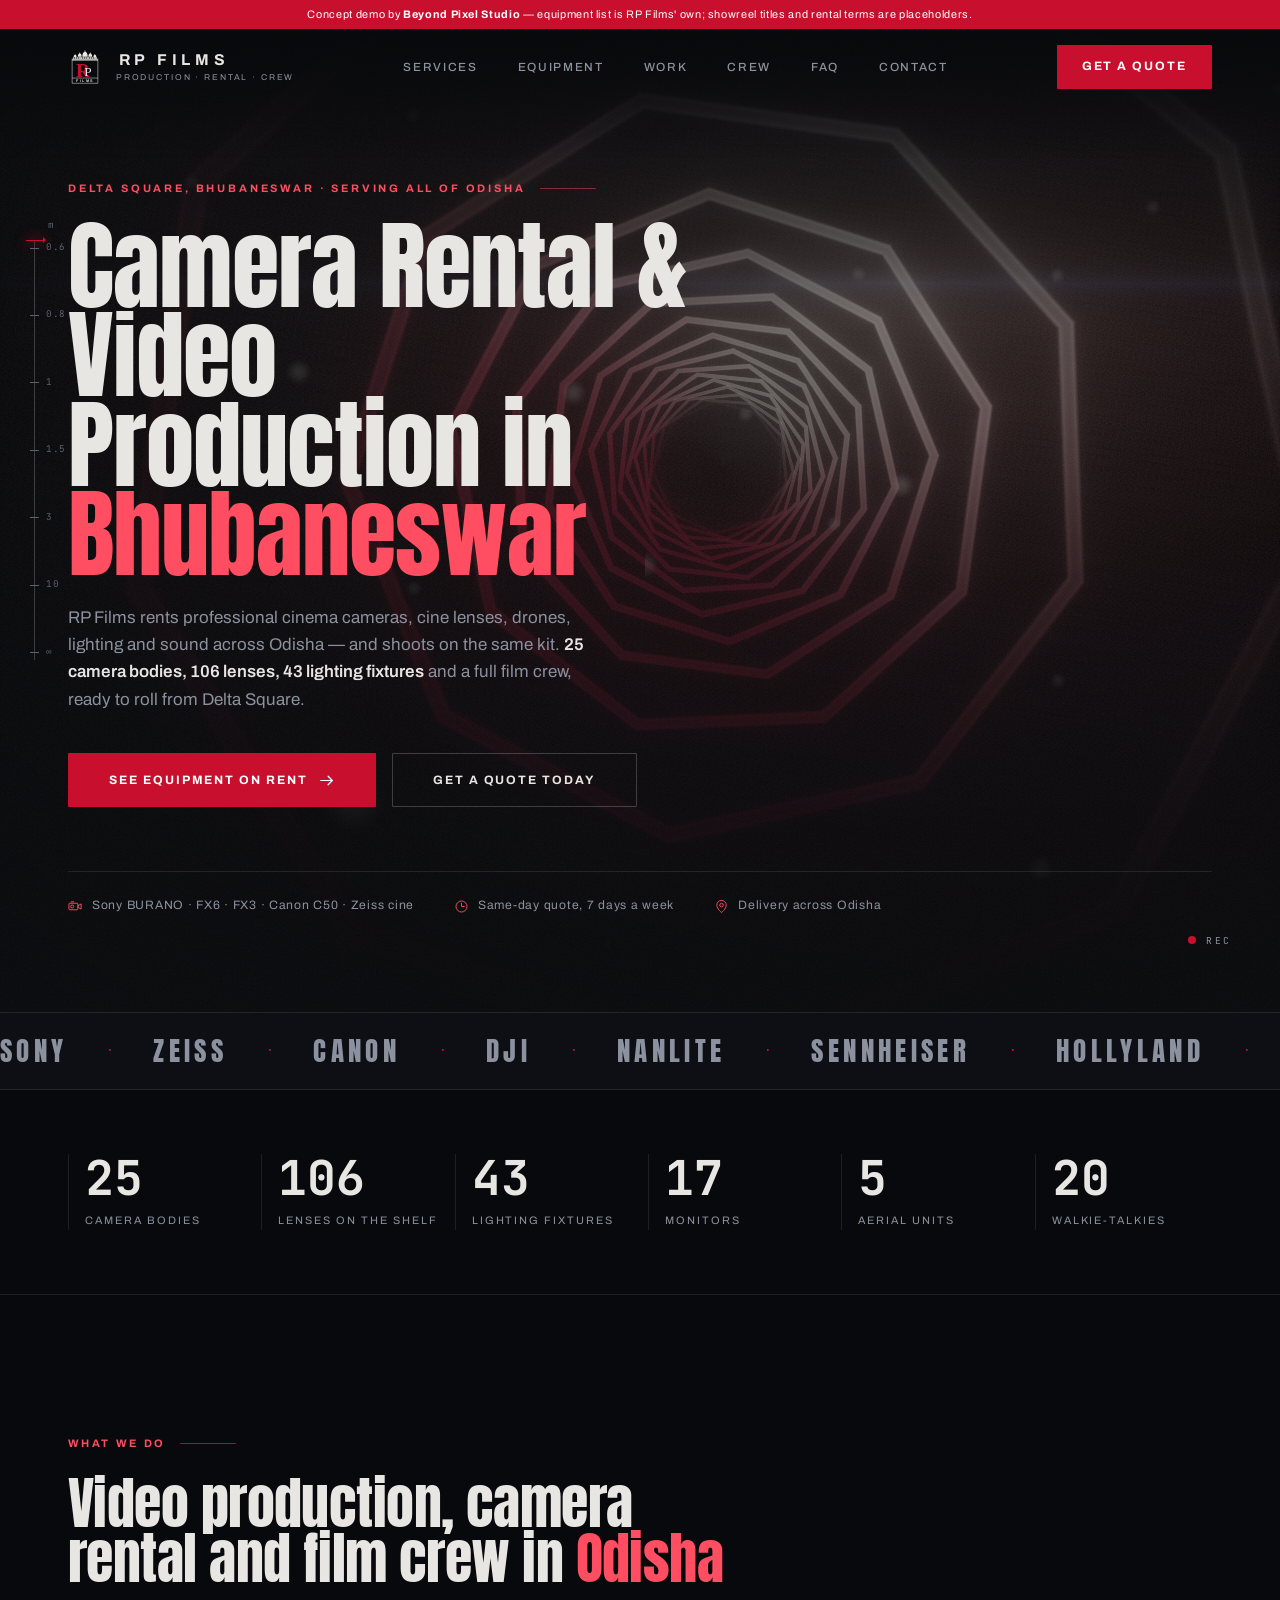
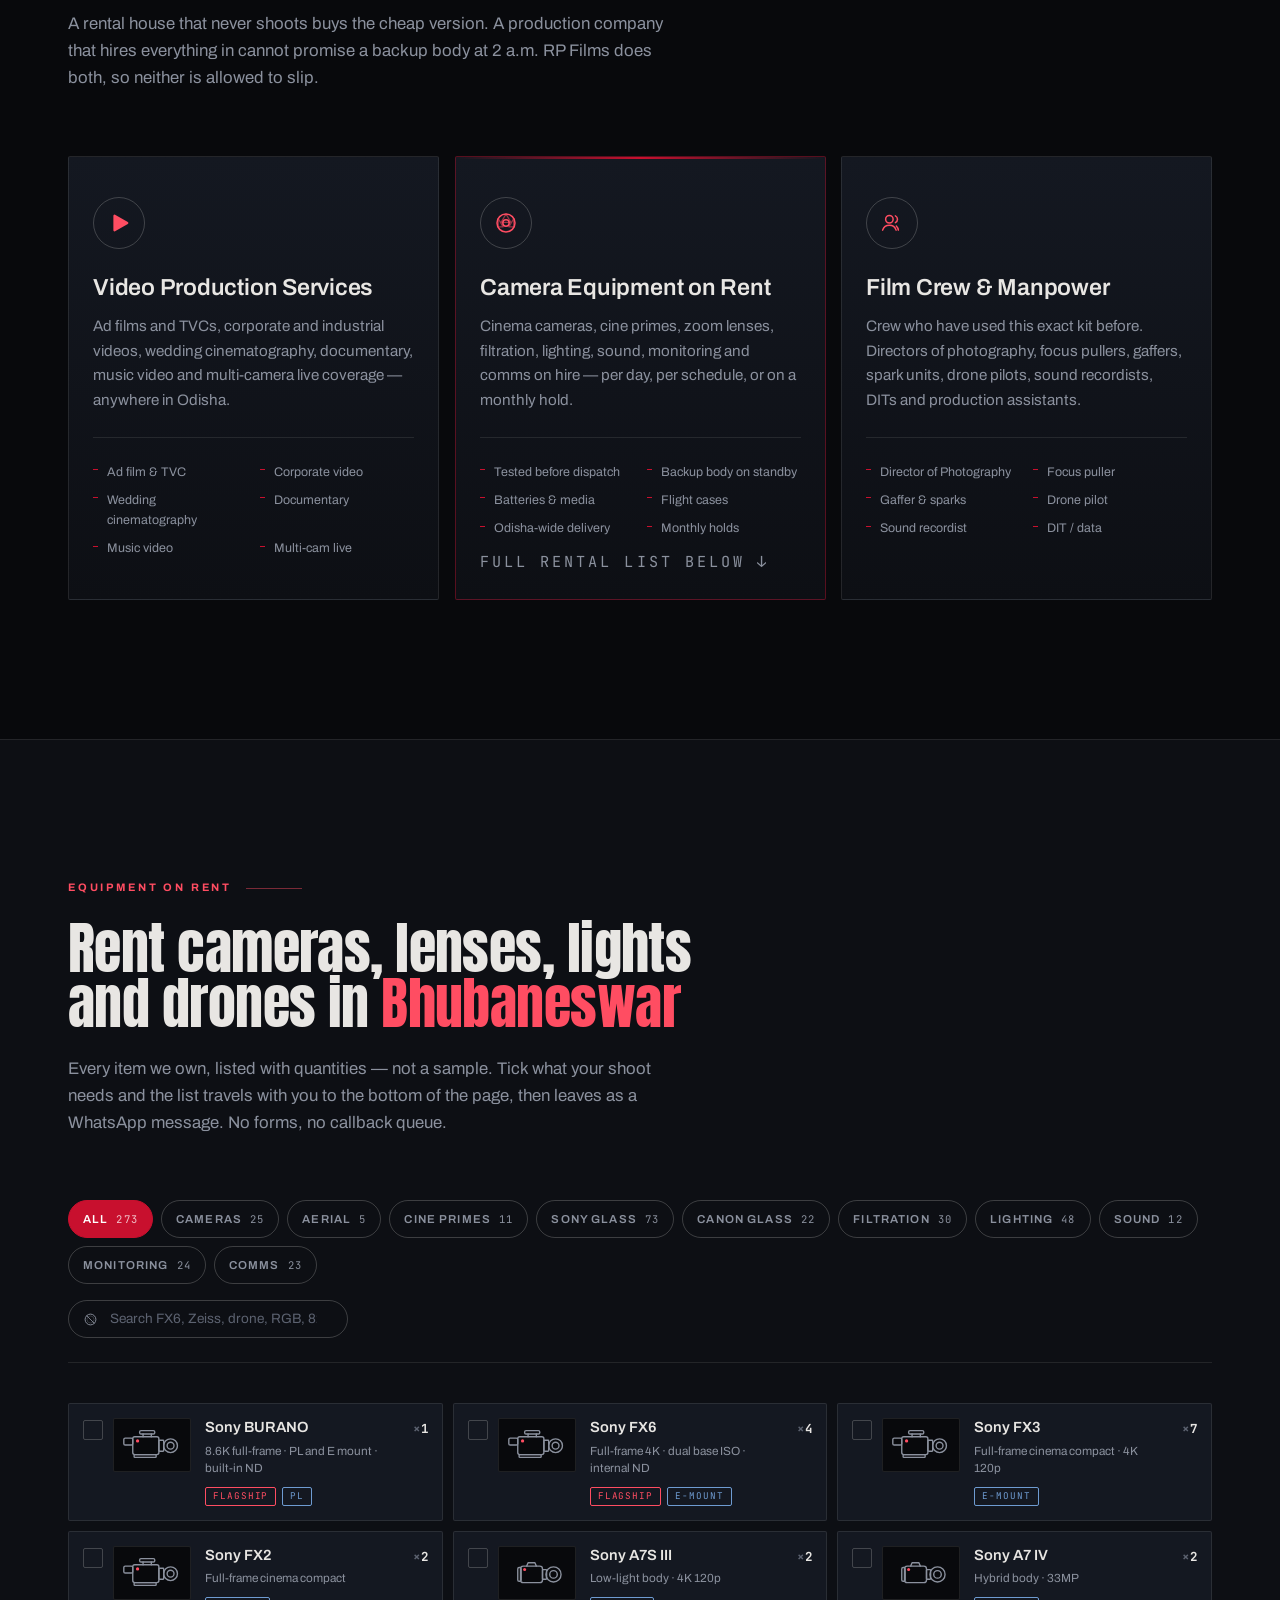
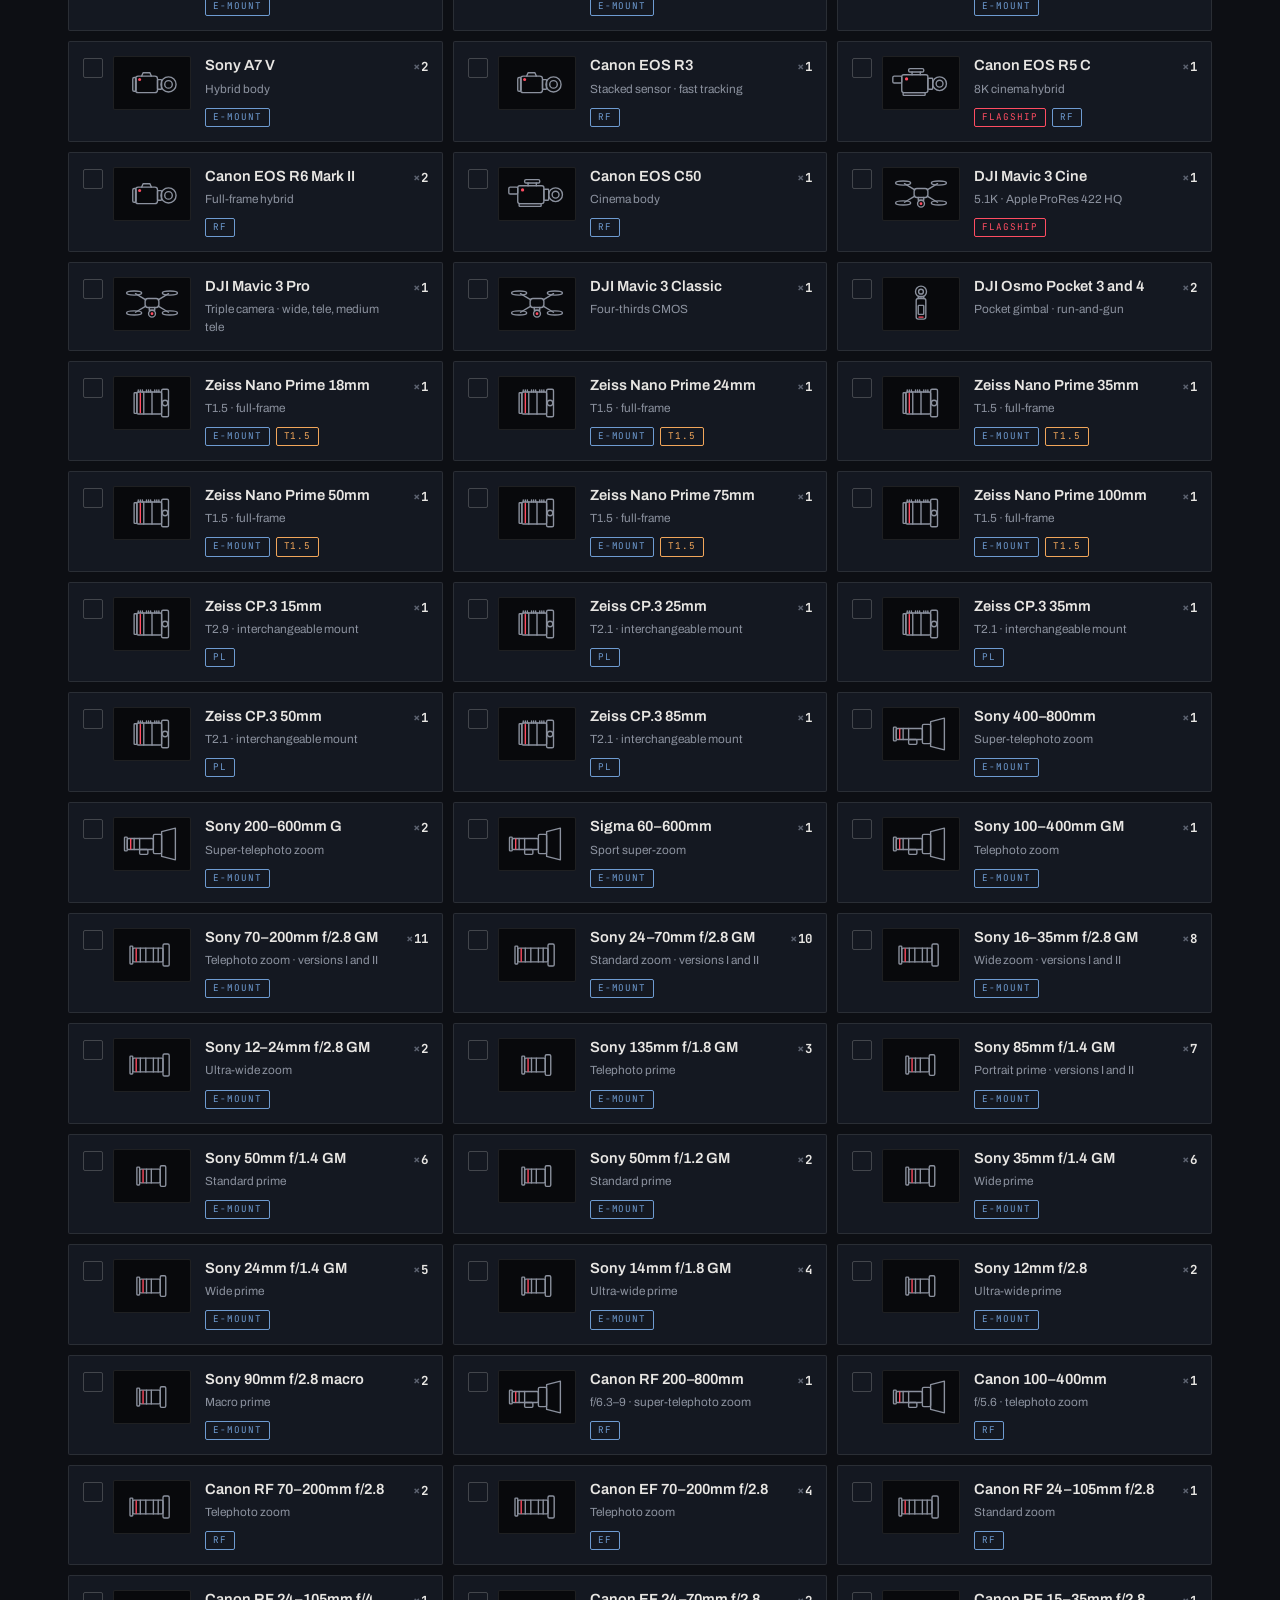
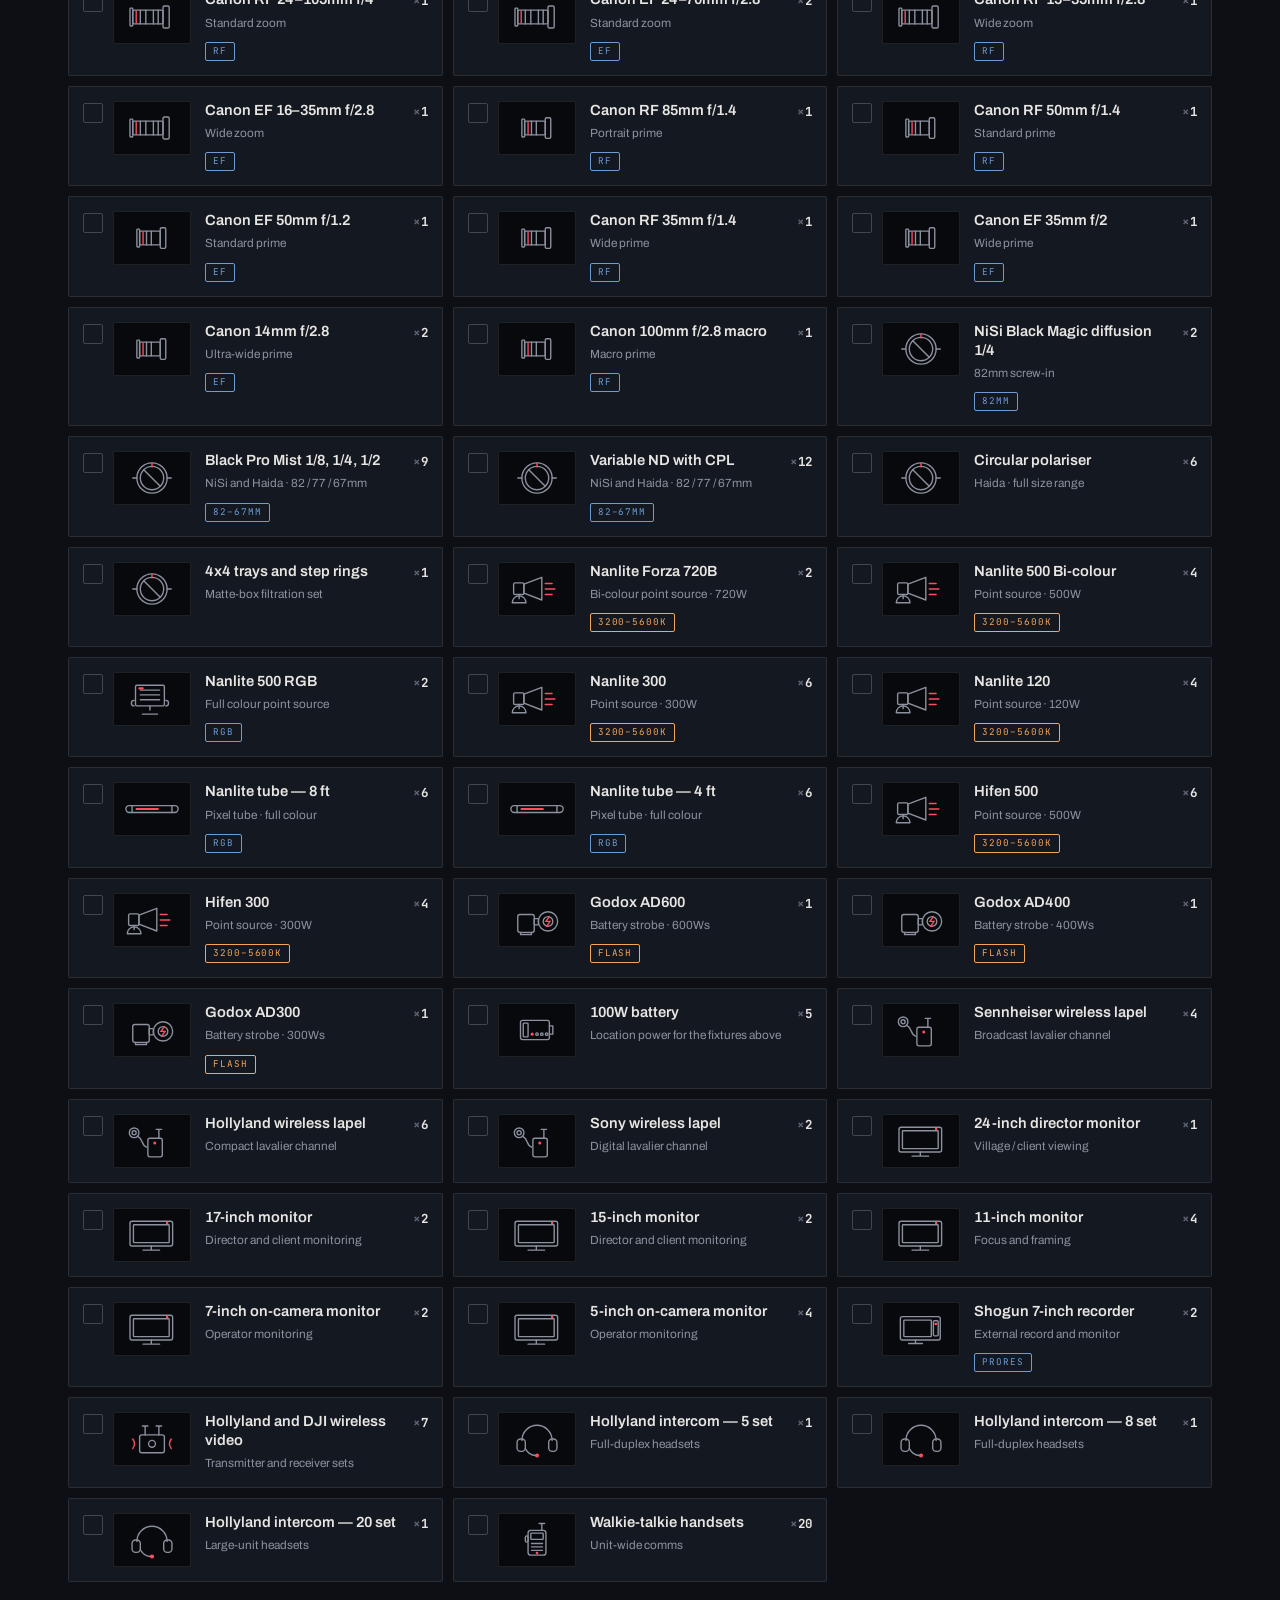
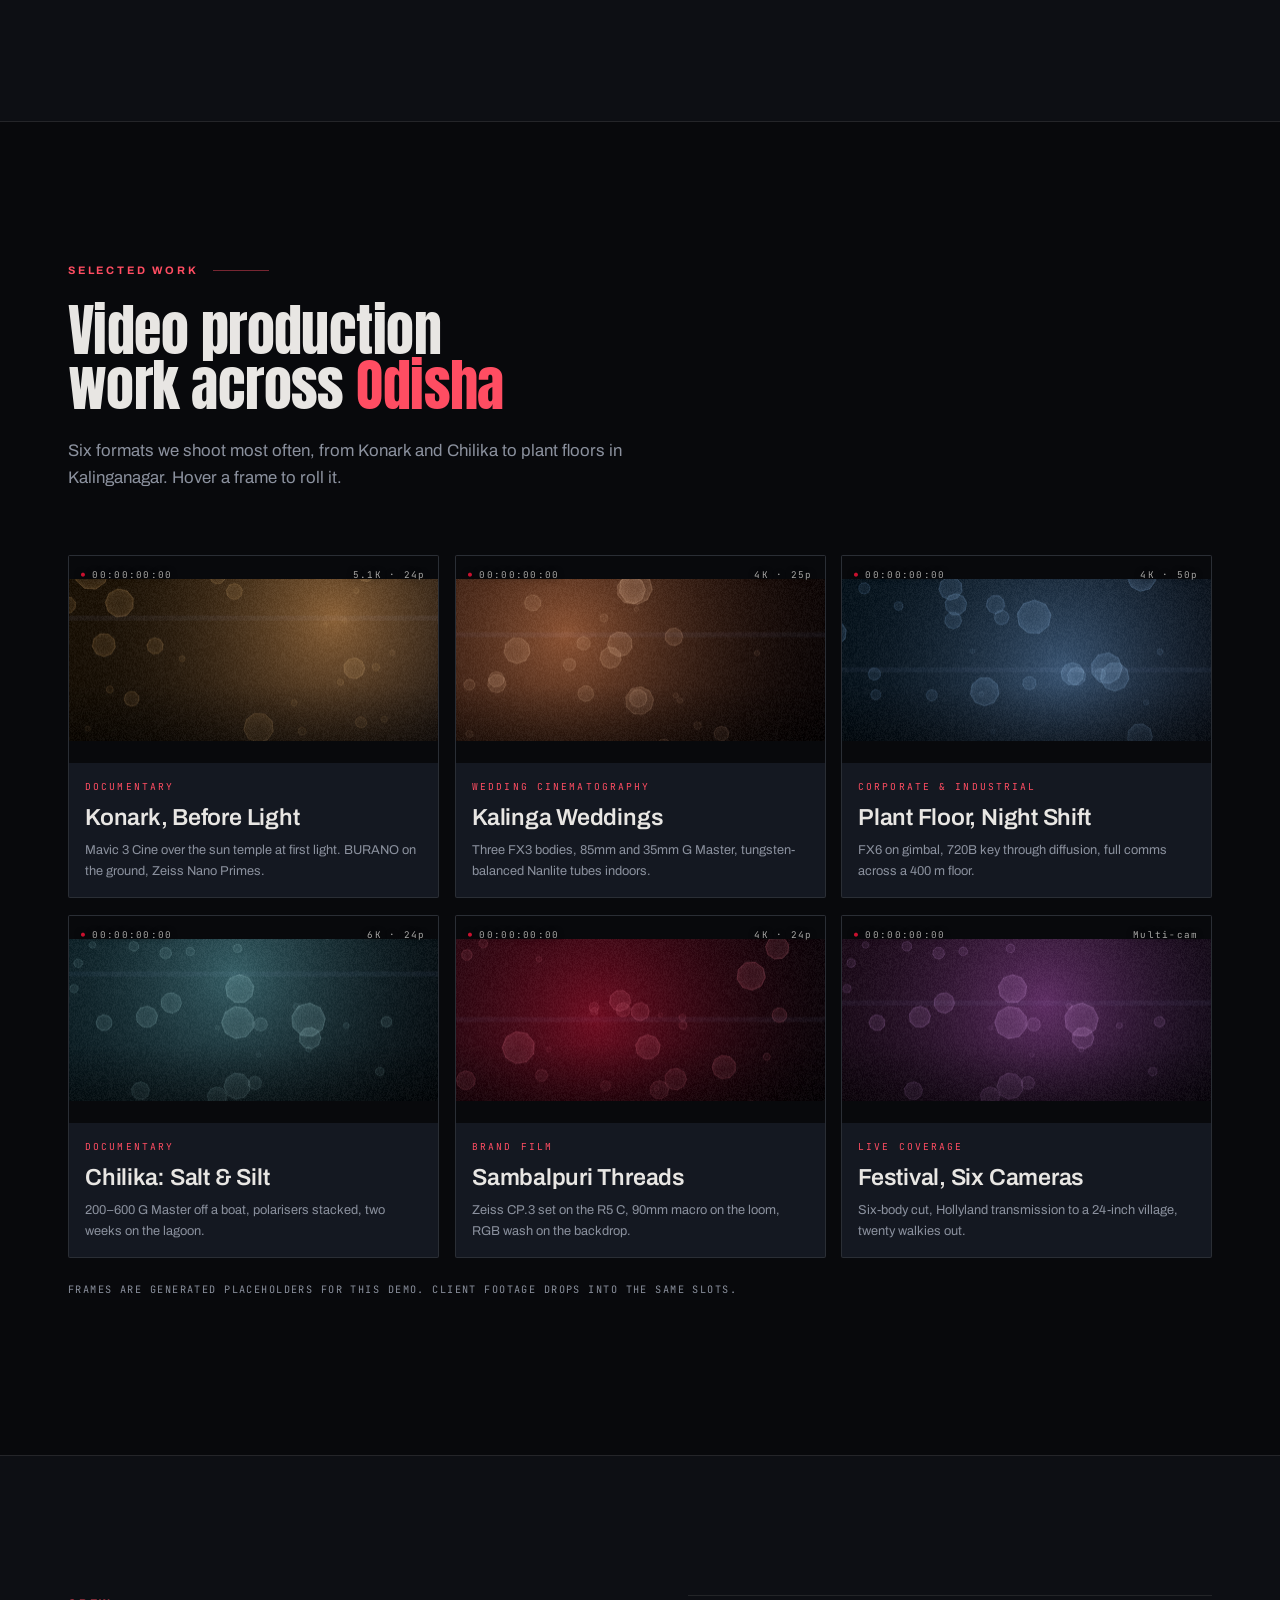
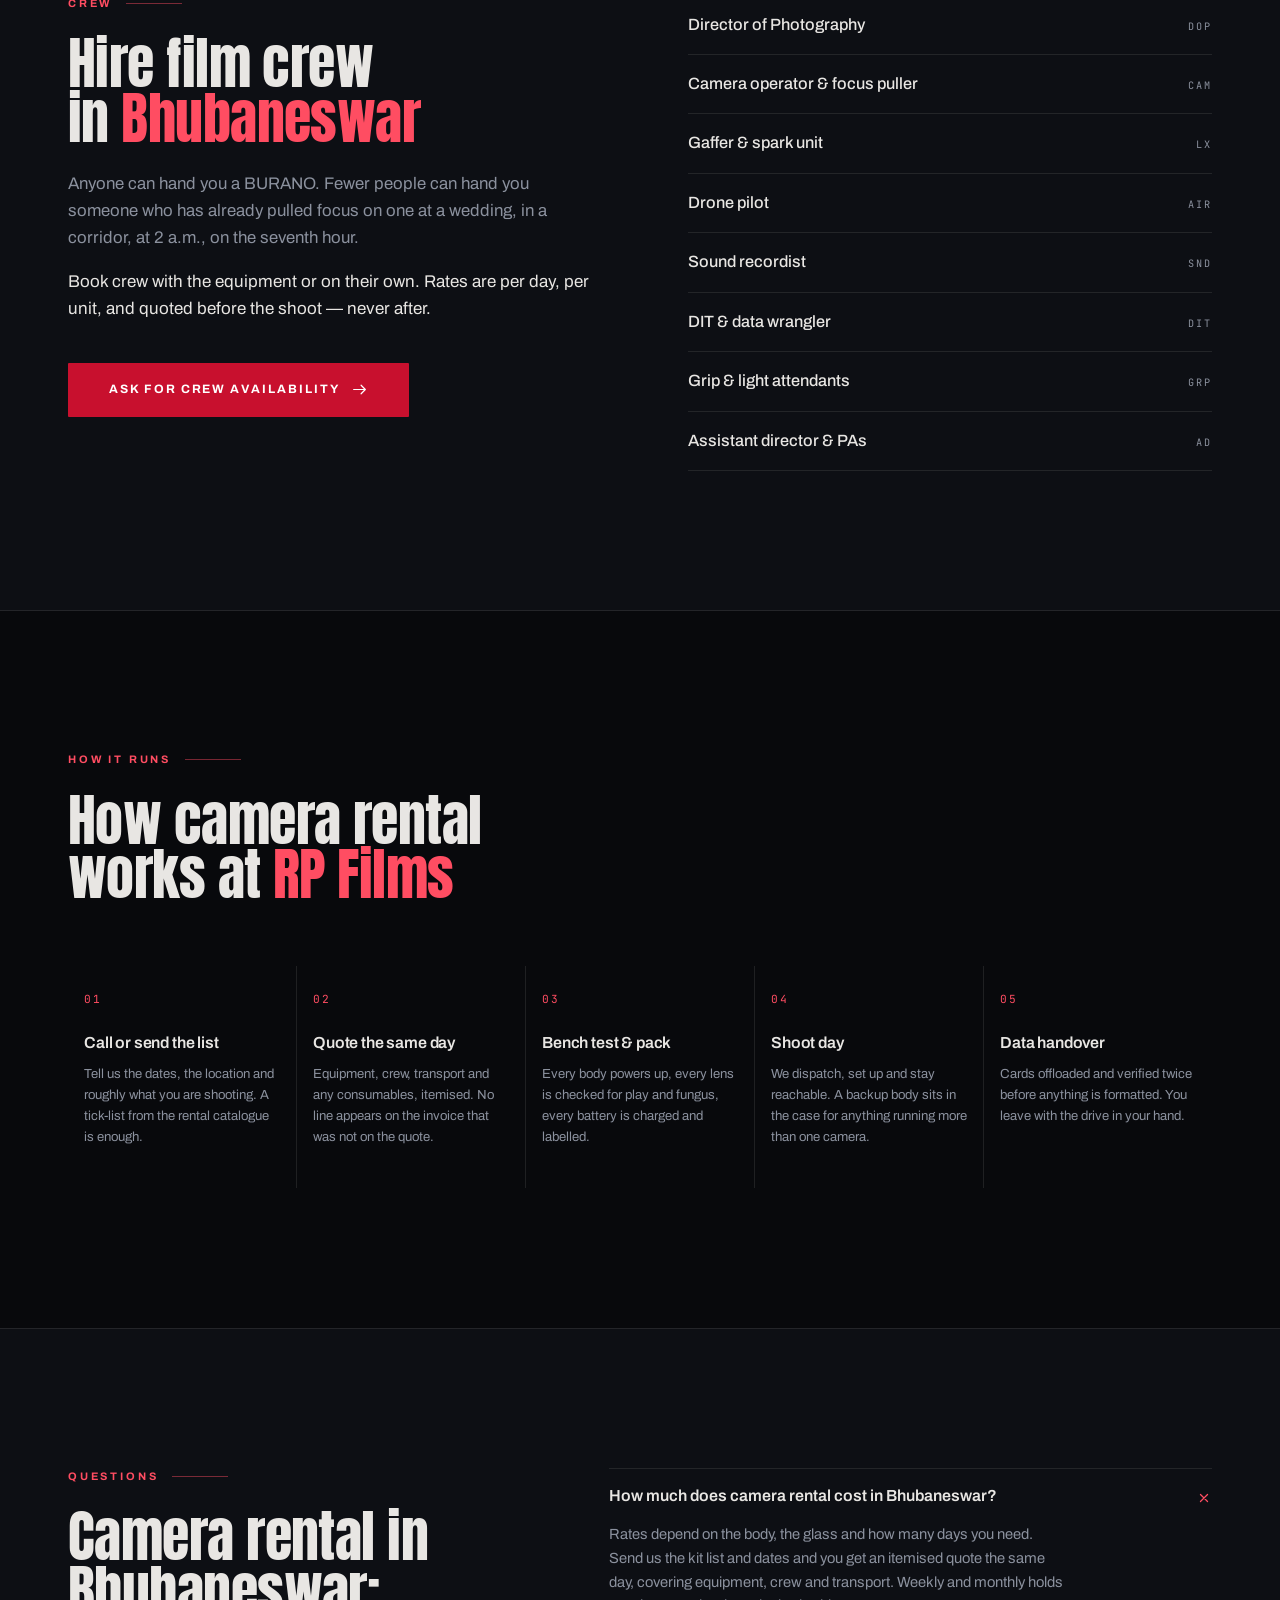
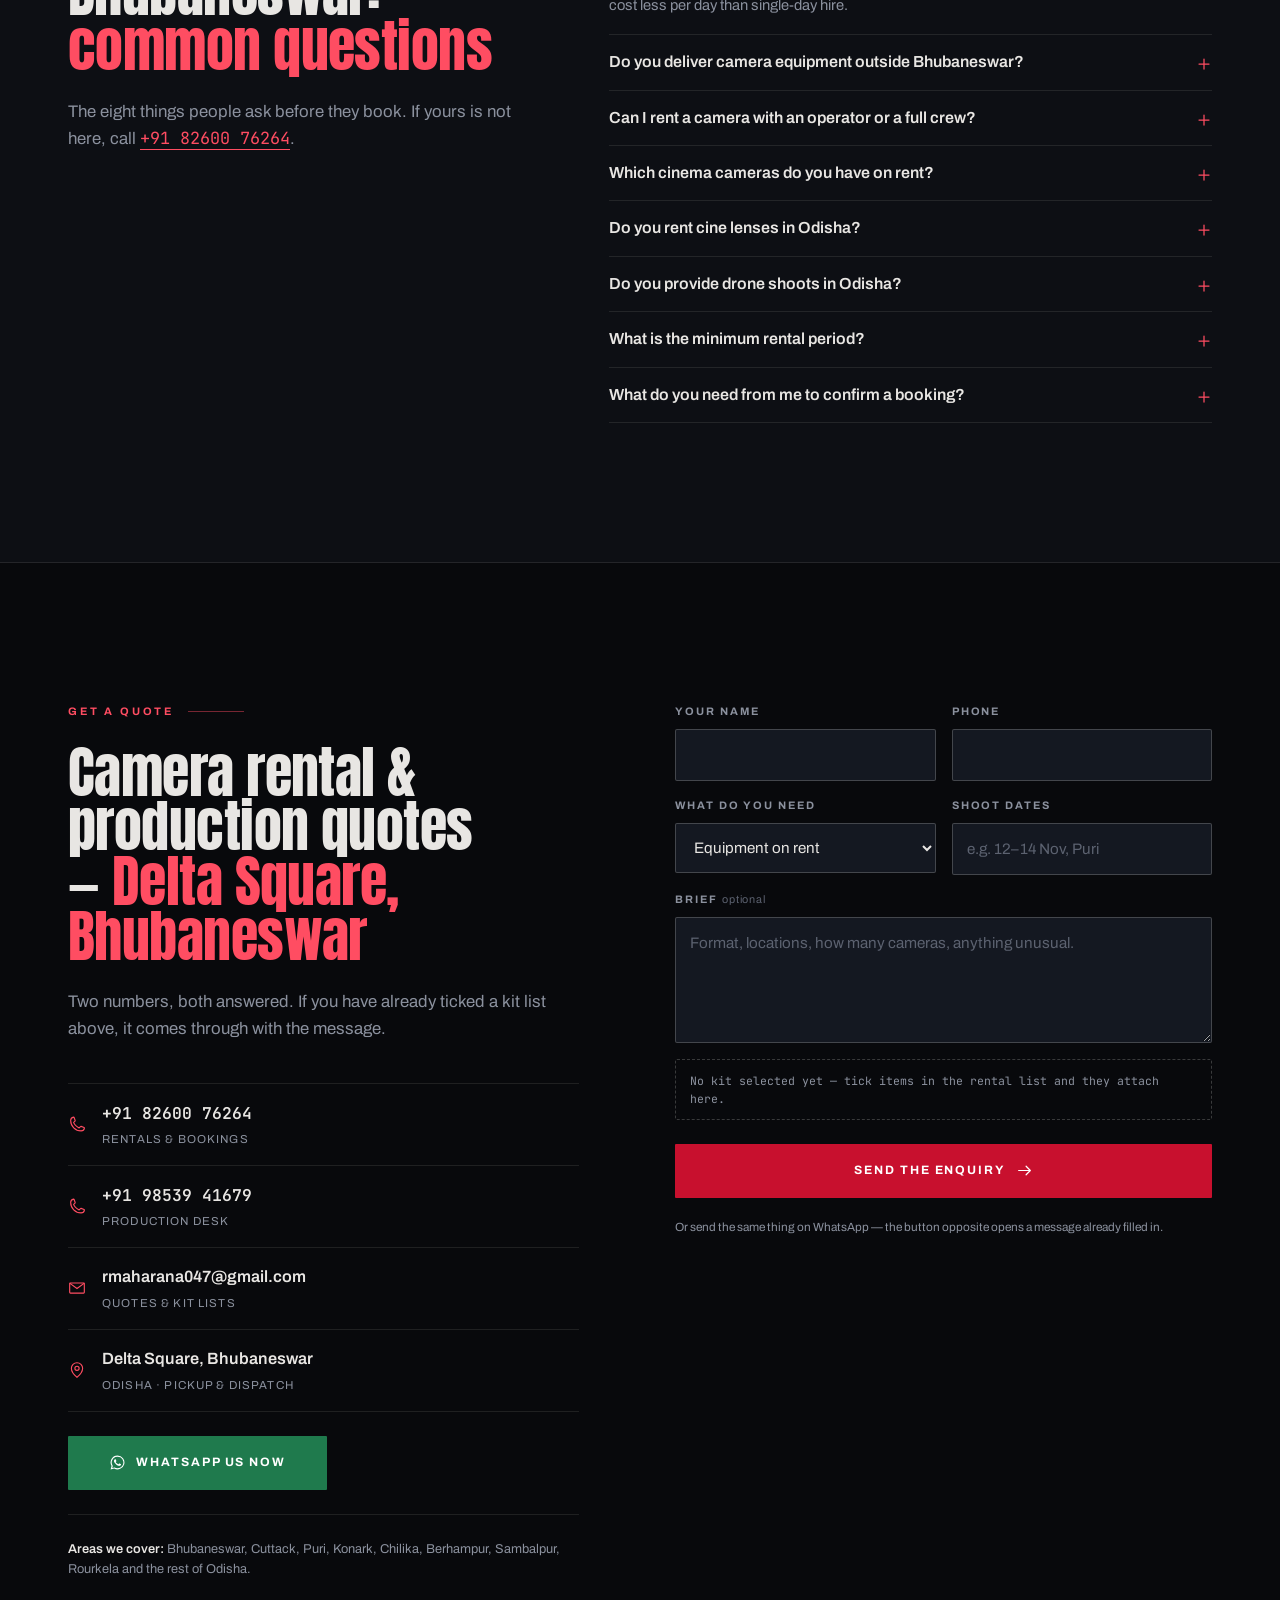
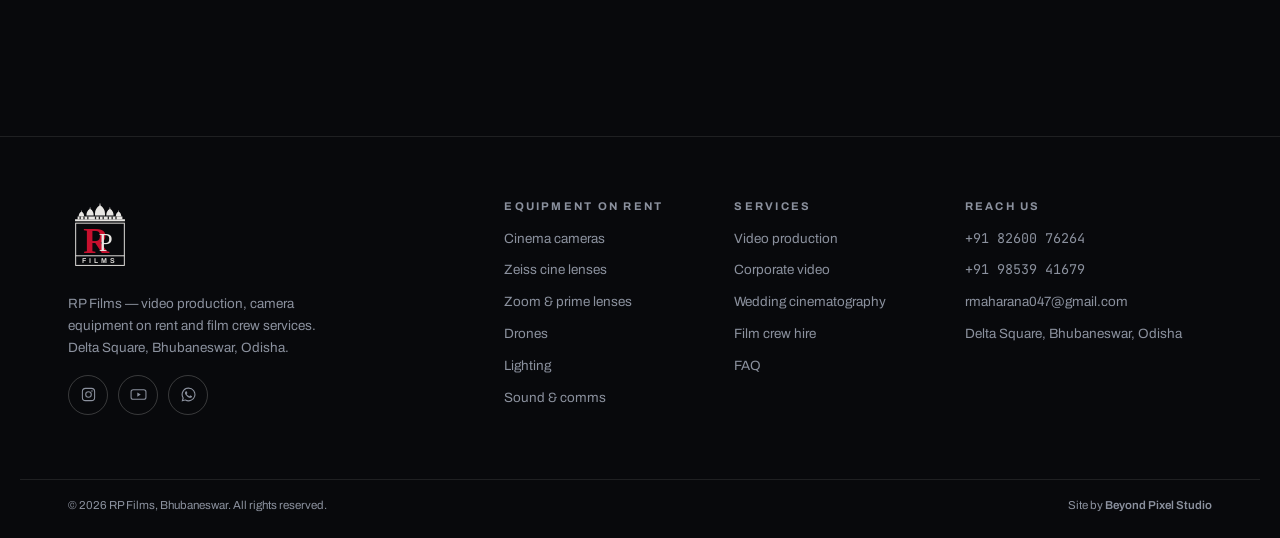
==== Client Demo/BPS Website Development/r-films/index.html @ daae5fb3 "feat(demo): RP Films pitch site — camera rental, production and crew Single-page demo for RP Films (" ====
<!doctype html>
<html lang="en-IN">
<head>
<meta charset="utf-8">
<meta name="viewport" content="width=device-width, initial-scale=1">
<title>Camera on Rent in Bhubaneswar | Video Production — RP Films</title>
<meta name="description" content="Rent Sony FX6, FX3, BURANO, Zeiss cine lenses, DJI drones and LED lighting in Bhubaneswar. Video production and film crew across Odisha. Call 82600 76264.">
<meta name="keywords" content="camera on rent Bhubaneswar, camera rental Bhubaneswar, video production company Bhubaneswar, film equipment on rent Odisha, cine lens rental Bhubaneswar, drone on rent Bhubaneswar, Sony FX6 rent, Sony FX3 rent, film crew Bhubaneswar">
<meta name="theme-color" content="#08090C">
<meta name="robots" content="index, follow, max-image-preview:large">
<link rel="canonical" href="https://rpfilms.in/">
<meta property="og:site_name" content="RP Films">
<meta property="og:title" content="Camera on Rent in Bhubaneswar | Video Production — RP Films">
<meta property="og:description" content="25 camera bodies, 106 lenses, 43 lighting fixtures and 5 aerial units on rent at Delta Square, Bhubaneswar. Production and crew across Odisha.">
<meta property="og:type" content="website">
<meta property="og:locale" content="en_IN">
<meta property="og:url" content="https://rpfilms.in/">
<meta name="twitter:card" content="summary_large_image">
<meta name="geo.region" content="IN-OR">
<meta name="geo.placename" content="Bhubaneswar">
<link rel="preconnect" href="https://fonts.googleapis.com">
<link rel="preconnect" href="https://fonts.gstatic.com" crossorigin>
<link href="https://fonts.googleapis.com/css2?family=Anton&family=Archivo:wght@400;500;600;700&family=JetBrains+Mono:wght@400;700&display=swap" rel="stylesheet">
<link rel="stylesheet" href="assets/css/style.css">
<noscript><style>
  /* Without JS nothing ever sets .is-booted, so undo everything that waits on it. */
  .boot{display:none}
  .hero__title .line>span{translate:0 0}
  body:not(.is-booted) .hero__bars i{height:0}
  .reveal{opacity:1; filter:none; transform:none}
  .vault__tools{display:none}
</style></noscript>
<script type="application/ld+json">
{"@context":"https://schema.org","@graph":[
{"@type":["LocalBusiness","ProfessionalService"],"@id":"https://rpfilms.in/#business",
"name":"RP Films","alternateName":"RP Films Bhubaneswar",
"description":"Video production company and camera equipment rental house in Bhubaneswar, Odisha. Cinema cameras, cine lenses, drones, lighting, sound and film crew on hire.",
"address":{"@type":"PostalAddress","streetAddress":"Delta Square","addressLocality":"Bhubaneswar","addressRegion":"Odisha","addressCountry":"IN"},
"telephone":["+91-82600-76264","+91-98539-41679"],
"email":"rmaharana047@gmail.com",
"url":"https://rpfilms.in/",
"priceRange":"$$",
"openingHoursSpecification":[{"@type":"OpeningHoursSpecification","dayOfWeek":["Monday","Tuesday","Wednesday","Thursday","Friday","Saturday","Sunday"],"opens":"09:00","closes":"21:00"}],
"areaServed":[{"@type":"State","name":"Odisha"},{"@type":"City","name":"Bhubaneswar"},{"@type":"City","name":"Cuttack"},{"@type":"City","name":"Puri"},{"@type":"City","name":"Rourkela"},{"@type":"City","name":"Sambalpur"},{"@type":"City","name":"Berhampur"}],
"knowsAbout":["Camera rental","Cinema camera hire","Cine lens rental","Drone cinematography","Video production","Film crew hire","Lighting rental"],
"hasOfferCatalog":{"@type":"OfferCatalog","name":"Equipment on rent","itemListElement":[
{"@type":"OfferCatalog","name":"Cinema cameras — Sony BURANO, FX6, FX3, FX2, Canon R5 C, C50"},
{"@type":"OfferCatalog","name":"Cine lenses — Zeiss Nano Prime T1.5, Zeiss CP.3 PL mount"},
{"@type":"OfferCatalog","name":"Zoom and prime lenses — Sony G Master, Canon RF and EF"},
{"@type":"OfferCatalog","name":"Drones — DJI Mavic 3 Cine, Mavic 3 Pro, Mavic 3 Classic"},
{"@type":"OfferCatalog","name":"Lighting — Nanlite, Hifen, Godox"},
{"@type":"OfferCatalog","name":"Sound, monitoring and comms"},
{"@type":"OfferCatalog","name":"Film crew — DOP, focus puller, gaffer, drone pilot, sound recordist"}]}},
{"@type":"WebSite","@id":"https://rpfilms.in/#website","url":"https://rpfilms.in/","name":"RP Films","publisher":{"@id":"https://rpfilms.in/#business"},"inLanguage":"en-IN"},
{"@type":"FAQPage","@id":"https://rpfilms.in/#faq","mainEntity":[
{"@type":"Question","name":"How much does camera rental cost in Bhubaneswar?","acceptedAnswer":{"@type":"Answer","text":"Rates depend on the body, the glass and how many days you need. Send us the kit list and dates and you get an itemised quote the same day, covering equipment, crew and transport. Weekly and monthly holds cost less per day than single-day hire."}},
{"@type":"Question","name":"Do you deliver camera equipment outside Bhubaneswar?","acceptedAnswer":{"@type":"Answer","text":"Yes. We dispatch across Odisha — Cuttack, Puri, Konark, Chilika, Berhampur, Sambalpur and Rourkela are all regular runs. Transport is quoted as a separate line so you can see exactly what it costs."}},
{"@type":"Question","name":"Can I rent a camera with an operator or a full crew?","acceptedAnswer":{"@type":"Answer","text":"Yes. You can hire equipment on its own, equipment with an operator, or a full unit — director of photography, focus puller, gaffer and sparks, drone pilot, sound recordist, DIT and production assistants."}},
{"@type":"Question","name":"Which cinema cameras do you have on rent?","acceptedAnswer":{"@type":"Answer","text":"Sony BURANO, four FX6, seven FX3, FX2, A7S III, A7 IV and A7 V bodies, plus Canon EOS R3, R5 C, R6 Mark II and C50 — twenty-five bodies in total."}},
{"@type":"Question","name":"Do you rent cine lenses in Odisha?","acceptedAnswer":{"@type":"Answer","text":"Yes. We carry the Zeiss Nano Prime set at T1.5 (18, 24, 35, 50, 75 and 100mm) and the Zeiss CP.3 PL-mount set (15mm T2.9 and 25, 35, 50, 85mm at T2.1). Proper PL cine glass is rare in Odisha — most shoots here are still cut with stills lenses."}},
{"@type":"Question","name":"Do you provide drone shoots in Odisha?","acceptedAnswer":{"@type":"Answer","text":"Yes. DJI Mavic 3 Cine with Apple ProRes, Mavic 3 Pro and Mavic 3 Classic, flown by our own pilot. Tell us the location at the time of booking so any permissions can be sorted before the shoot day."}},
{"@type":"Question","name":"What is the minimum rental period?","acceptedAnswer":{"@type":"Answer","text":"One day is the standard unit, and a day means a shoot day rather than a fixed number of hours. For long productions we hold kit by the week or the month."}},
{"@type":"Question","name":"What do you need from me to confirm a booking?","acceptedAnswer":{"@type":"Answer","text":"Photo ID, the shoot dates and location, and a confirmed kit list. Deposit and payment terms are set out on the quote before anything is dispatched — nothing appears on the invoice that was not on the quote."}}]}
]}
</script>
</head>
<body>

<a class="skip-link" href="#main">Skip to content</a>

<!-- Inline icon sprite -->
<svg width="0" height="0" style="position:absolute" aria-hidden="true" focusable="false"><defs>
<symbol id="i-cam" viewBox="0 0 256 256"><rect x="16" y="72" width="152" height="112" rx="12" fill="none" stroke="currentColor" stroke-width="16"/><path fill="none" stroke="currentColor" stroke-width="16" stroke-linejoin="round" d="m168 116 56-32v88l-56-32Z"/><circle cx="72" cy="128" r="26" fill="none" stroke="currentColor" stroke-width="16"/><path fill="none" stroke="currentColor" stroke-width="16" stroke-linecap="round" d="M56 48h40"/></symbol>
<symbol id="i-iris" viewBox="0 0 256 256"><circle cx="128" cy="128" r="96" fill="none" stroke="currentColor" stroke-width="16"/><path fill="none" stroke="currentColor" stroke-width="14" stroke-linejoin="round" d="M128 32 76 122h104ZM211 80l-52 90 52 0ZM45 80l52 90-52 0Z" opacity=".55"/><circle cx="128" cy="128" r="34" fill="none" stroke="currentColor" stroke-width="16"/></symbol>
<symbol id="i-light" viewBox="0 0 256 256"><rect x="40" y="40" width="120" height="120" rx="10" fill="none" stroke="currentColor" stroke-width="16"/><path fill="none" stroke="currentColor" stroke-width="16" stroke-linecap="round" d="M160 76h40M160 124h40M100 160v56M72 216h56"/></symbol>
<symbol id="i-filter" viewBox="0 0 256 256"><circle cx="128" cy="128" r="92" fill="none" stroke="currentColor" stroke-width="16"/><circle cx="128" cy="128" r="60" fill="none" stroke="currentColor" stroke-width="10" opacity=".5"/><path fill="none" stroke="currentColor" stroke-width="14" stroke-linecap="round" d="M64 64 192 192"/></symbol>
<symbol id="i-crew" viewBox="0 0 256 256"><circle cx="100" cy="88" r="40" fill="none" stroke="currentColor" stroke-width="16"/><path fill="none" stroke="currentColor" stroke-width="16" stroke-linecap="round" d="M28 204a76 76 0 0 1 144 0M164 52a40 40 0 0 1 0 72M196 204a76 76 0 0 0-22-44"/></symbol>
<symbol id="i-arrow" viewBox="0 0 256 256"><path fill="none" stroke="currentColor" stroke-width="18" stroke-linecap="round" stroke-linejoin="round" d="M40 128h176m-64-64 64 64-64 64"/></symbol>
<symbol id="i-play" viewBox="0 0 256 256"><path fill="currentColor" d="M228 128a12 12 0 0 1-6 10.4l-136 78A12 12 0 0 1 68 206V50a12 12 0 0 1 18-10.4l136 78A12 12 0 0 1 228 128Z"/></symbol>
<symbol id="i-phone" viewBox="0 0 256 256"><path fill="none" stroke="currentColor" stroke-width="16" stroke-linejoin="round" d="m158 184 20-20a8 8 0 0 1 8.4-1.9l42 15a8 8 0 0 1 5 8.4 48 48 0 0 1-47.4 40.5A148 148 0 0 1 38 78a48 48 0 0 1 40.5-47.4 8 8 0 0 1 8.4 5l15 42a8 8 0 0 1-1.9 8.4l-20 20s12 42 78 78Z"/></symbol>
<symbol id="i-mail" viewBox="0 0 256 256"><rect x="24" y="56" width="208" height="144" rx="10" fill="none" stroke="currentColor" stroke-width="16"/><path fill="none" stroke="currentColor" stroke-width="16" stroke-linecap="round" stroke-linejoin="round" d="m28 62 100 74 100-74"/></symbol>
<symbol id="i-pin" viewBox="0 0 256 256"><path fill="none" stroke="currentColor" stroke-width="16" d="M128 232s80-64 80-128a80 80 0 1 0-160 0c0 64 80 128 80 128Z"/><circle cx="128" cy="104" r="30" fill="none" stroke="currentColor" stroke-width="16"/></symbol>
<symbol id="i-wa" viewBox="0 0 256 256"><path fill="currentColor" d="M128 24a104 104 0 0 0-89.6 156.6L24 232l52.9-13.8A104 104 0 1 0 128 24Zm0 192a87.5 87.5 0 0 1-44.6-12.2l-3.2-1.9-31.4 8.2 8.4-30.6-2.1-3.3A88 88 0 1 1 128 216Zm48.3-65.6c-2.6-1.3-15.5-7.7-17.9-8.5s-4.1-1.3-5.9 1.3-6.8 8.5-8.3 10.2-3 2-5.6.7a71.9 71.9 0 0 1-21.2-13.1 79.6 79.6 0 0 1-14.7-18.3c-1.5-2.6-.2-4 1.2-5.3s2.6-3 3.9-4.6a17.9 17.9 0 0 0 2.6-4.3 4.8 4.8 0 0 0-.2-4.6c-.7-1.3-5.9-14.2-8.1-19.4s-4.3-4.5-5.9-4.6h-5a9.7 9.7 0 0 0-7 3.3c-2.4 2.6-9.2 9-9.2 21.9s9.4 25.4 10.7 27.2 18.5 28.3 44.9 39.7a150 150 0 0 0 15 5.5c6.3 2 12 1.7 16.5 1a27 27 0 0 0 17.7-12.5c2.2-4 2.2-7.3 1.5-8.1s-2.3-1.4-4.9-2.6Z"/></symbol>
<symbol id="i-ig" viewBox="0 0 256 256"><rect x="36" y="36" width="184" height="184" rx="48" fill="none" stroke="currentColor" stroke-width="16"/><circle cx="128" cy="128" r="42" fill="none" stroke="currentColor" stroke-width="16"/><circle cx="180" cy="76" r="11" fill="currentColor"/></symbol>
<symbol id="i-yt" viewBox="0 0 256 256"><rect x="16" y="56" width="224" height="144" rx="32" fill="none" stroke="currentColor" stroke-width="16"/><path fill="currentColor" d="m110 96 52 32-52 32Z"/></symbol>
<symbol id="i-check" viewBox="0 0 256 256"><path fill="none" stroke="currentColor" stroke-width="20" stroke-linecap="round" stroke-linejoin="round" d="m216 72-112 112-64-64"/></symbol>
<symbol id="i-menu" viewBox="0 0 256 256"><path fill="none" stroke="currentColor" stroke-width="18" stroke-linecap="round" d="M40 80h176M40 128h176M40 176h176"/></symbol>
<symbol id="i-close" viewBox="0 0 256 256"><path fill="none" stroke="currentColor" stroke-width="18" stroke-linecap="round" d="m64 64 128 128M192 64 64 192"/></symbol>
<symbol id="i-clock" viewBox="0 0 256 256"><circle cx="128" cy="128" r="94" fill="none" stroke="currentColor" stroke-width="16"/><path fill="none" stroke="currentColor" stroke-width="16" stroke-linecap="round" d="M128 72v56h48"/></symbol>
<symbol id="i-plus" viewBox="0 0 256 256"><path fill="none" stroke="currentColor" stroke-width="20" stroke-linecap="round" d="M128 48v160M48 128h160"/></symbol>

<!-- The RP Films mark, rebuilt as vector so it can be animated and printed at any size -->
<symbol id="logo-mark" viewBox="0 0 200 210">
  <g class="mk-domes" fill="currentColor">
    <path d="M100 4c1.2 3.6 1.6 6.4 1.6 9.2 8.6 5.6 14 14.4 14 24.8v6h-31.2v-6c0-10.4 5.4-19.2 14-24.8 0-2.8.4-5.6 1.6-9.2Z"/>
    <path d="M69 17c.9 2.6 1.2 4.6 1.2 6.6 6.2 4 10 10.4 10 17.9V44H57.8v-2.5c0-7.5 3.8-13.9 10-17.9 0-2 .3-4 1.2-6.6Z"/>
    <path d="M131 17c.9 2.6 1.2 4.6 1.2 6.6 6.2 4 10 10.4 10 17.9V44h-22.4v-2.5c0-7.5 3.8-13.9 10-17.9 0-2 .3-4 1.2-6.6Z"/>
    <path d="M42 27c.7 2 .9 3.5.9 5 4.7 3 7.6 7.8 7.6 13.4V47H33.5v-1.6c0-5.6 2.9-10.4 7.6-13.4 0-1.5.2-3 .9-5Z"/>
    <path d="M158 27c.7 2 .9 3.5.9 5 4.7 3 7.6 7.8 7.6 13.4V47h-17v-1.6c0-5.6 2.9-10.4 7.6-13.4 0-1.5.2-3 .9-5Z"/>
    <path d="M30 47h140v9H30z"/>
    <path d="M22 56h156v6H22z"/>
    <path d="M36 47.5h4V56h-4zm12 0h4V56h-4zm12 0h4V56h-4zm88 0h4V56h-4zm-12 0h4V56h-4zm-12 0h4V56h-4z" fill="#000" opacity=".85"/>
    <path d="M84 47.5h4V56h-4zm12 0h4V56h-4zm12 0h4V56h-4z" fill="#000" opacity=".85"/>
  </g>
  <rect class="mk-frame" x="24" y="68" width="152" height="132" fill="none" stroke="currentColor" stroke-width="3"/>
  <text class="mk-r" x="88" y="162" text-anchor="middle">R</text>
  <text class="mk-p" x="118" y="156" text-anchor="middle">P</text>
  <path class="mk-rule" d="M24 170h152" stroke="currentColor" stroke-width="3"/>
  <text class="mk-films" x="100" y="192" text-anchor="middle">FILMS</text>
</symbol>

<!-- Equipment illustrations. Technical line drawings rather than photographs:
     they stay sharp at any size, weigh nothing, and cannot show kit we do not own.
     Each carries one crimson accent on the part you actually look at. -->
<symbol id="g-cine" viewBox="0 0 96 64"><g fill="none" stroke="currentColor" stroke-width="2" stroke-linejoin="round" stroke-linecap="round"><rect x="20" y="20" width="38" height="26" rx="3"/><rect x="30" y="11" width="22" height="5" rx="2"/><path d="M35 16v4M47 16v4"/><rect x="7" y="22" width="13" height="10" rx="2"/><rect x="22" y="46" width="32" height="4" rx="1"/><rect x="58" y="25" width="7" height="16" rx="1"/><circle cx="75" cy="33" r="10"/><circle cx="75" cy="33" r="5"/></g><circle style="fill:var(--crimson-text)" cx="27" cy="26" r="2.4"/></symbol>
<symbol id="g-mirrorless" viewBox="0 0 96 64"><g fill="none" stroke="currentColor" stroke-width="2" stroke-linejoin="round" stroke-linecap="round"><rect x="24" y="22" width="32" height="24" rx="4"/><path d="M33 22l2-5h10l2 5"/><rect x="20" y="24" width="5" height="20" rx="2"/><rect x="56" y="27" width="6" height="14" rx="1"/><circle cx="72" cy="34" r="11"/><circle cx="72" cy="34" r="5.5"/></g><circle style="fill:var(--crimson-text)" cx="30" cy="27" r="2.2"/></symbol>
<symbol id="g-drone" viewBox="0 0 96 64"><g fill="none" stroke="currentColor" stroke-width="2" stroke-linejoin="round" stroke-linecap="round"><rect x="38" y="24" width="20" height="13" rx="4"/><path d="M39 26 24 17M57 26 72 17M39 35 24 44M57 35 72 44"/><ellipse cx="22" cy="16" rx="11" ry="3"/><ellipse cx="74" cy="16" rx="11" ry="3"/><ellipse cx="22" cy="45" rx="11" ry="3"/><ellipse cx="74" cy="45" rx="11" ry="3"/><path d="M44 37v4h8v-4"/><circle cx="48" cy="46" r="5"/></g><circle style="fill:var(--crimson-text)" cx="48" cy="46" r="2"/></symbol>
<symbol id="g-pocket" viewBox="0 0 96 64"><g fill="none" stroke="currentColor" stroke-width="2" stroke-linejoin="round" stroke-linecap="round"><rect x="41" y="24" width="14" height="30" rx="3"/><rect x="44" y="34" width="8" height="13" rx="1"/><path d="M44 24v-3h8v3"/><circle cx="48" cy="14" r="8"/><circle cx="48" cy="14" r="3.5"/></g><rect style="fill:var(--crimson-text)" x="44" y="50" width="8" height="2" rx="1"/></symbol>
<symbol id="g-prime" viewBox="0 0 96 64"><g fill="none" stroke="currentColor" stroke-width="2" stroke-linejoin="round" stroke-linecap="round"><rect x="26" y="19" width="4" height="26" rx="1"/><rect x="30" y="22" width="30" height="20" rx="2"/><path d="M40 22v20M47 22v20"/><rect x="60" y="17" width="8" height="30" rx="2"/></g><path fill="none" stroke-width="2" stroke-linecap="round" style="stroke:var(--crimson-text)" d="M35 23v18"/></symbol>
<symbol id="g-zoom" viewBox="0 0 96 64"><g fill="none" stroke="currentColor" stroke-width="2" stroke-linejoin="round" stroke-linecap="round"><rect x="16" y="19" width="4" height="26" rx="1"/><rect x="20" y="22" width="44" height="20" rx="2"/><path d="M31 22v20M39 22v20M50 22v20M57 22v20"/><rect x="64" y="16" width="9" height="32" rx="2"/></g><path fill="none" stroke-width="2" stroke-linecap="round" style="stroke:var(--crimson-text)" d="M25 23v18"/></symbol>
<symbol id="g-tele" viewBox="0 0 96 64"><g fill="none" stroke="currentColor" stroke-width="2" stroke-linejoin="round" stroke-linecap="round"><rect x="8" y="22" width="4" height="20" rx="1"/><rect x="12" y="24" width="38" height="16" rx="2"/><path d="M22 24v16M30 24v16"/><rect x="50" y="18" width="12" height="28" rx="2"/><path d="M62 14 82 9v46l-20-5z"/><rect x="30" y="40" width="12" height="7" rx="1.5"/></g><path fill="none" stroke-width="2" stroke-linecap="round" style="stroke:var(--crimson-text)" d="M17 25v14"/></symbol>
<symbol id="g-cinelens" viewBox="0 0 96 64"><g fill="none" stroke="currentColor" stroke-width="2" stroke-linejoin="round" stroke-linecap="round"><rect x="22" y="17" width="4" height="30" rx="1"/><rect x="26" y="16" width="36" height="32" rx="2"/><path d="M36 16v32M48 16v32"/><path d="M28 16v-3M31 16v-3M34 16v-3M40 16v-3M43 16v-3M46 16v-3M52 16v-3M55 16v-3M58 16v-3"/><rect x="62" y="12" width="10" height="40" rx="2"/><circle cx="67" cy="32" r="4"/></g><path fill="none" stroke-width="2" stroke-linecap="round" style="stroke:var(--crimson-text)" d="M31 18v28"/></symbol>
<symbol id="g-filter" viewBox="0 0 96 64"><g fill="none" stroke="currentColor" stroke-width="2" stroke-linejoin="round" stroke-linecap="round"><circle cx="48" cy="32" r="22"/><circle cx="48" cy="32" r="17"/><path d="M36 20 60 44"/><path d="M26 32h-6M76 32h-6"/></g><path fill="none" stroke-width="2" stroke-linecap="round" style="stroke:var(--crimson-text)" d="M48 10v6"/></symbol>
<symbol id="g-point" viewBox="0 0 96 64"><g fill="none" stroke="currentColor" stroke-width="2" stroke-linejoin="round" stroke-linecap="round"><rect x="14" y="23" width="15" height="17" rx="2"/><path d="M29 25 55 15v33L29 38z"/><path d="M22 40v6M12 52h20M12 52a10 10 0 0 1 20 0"/></g><path fill="none" stroke-width="2" stroke-linecap="round" style="stroke:var(--crimson-text)" d="M60 24h10M60 32h14M60 40h10"/></symbol>
<symbol id="g-panel" viewBox="0 0 96 64"><g fill="none" stroke="currentColor" stroke-width="2" stroke-linejoin="round" stroke-linecap="round"><rect x="24" y="12" width="42" height="30" rx="2"/><path d="M31 19h28M31 26h28M31 33h28"/><path d="M45 42v6M34 54h22M22 42a4 4 0 0 1 0-8M68 42a4 4 0 0 0 0-8"/></g><rect style="fill:var(--crimson-text)" x="28" y="15" width="8" height="3" rx="1.5"/></symbol>
<symbol id="g-tube" viewBox="0 0 96 64"><g fill="none" stroke="currentColor" stroke-width="2" stroke-linejoin="round" stroke-linecap="round"><rect x="10" y="27" width="76" height="10" rx="5"/><path d="M19 27v10M77 27v10"/></g><rect style="fill:var(--crimson-text)" x="24" y="30.5" width="34" height="3" rx="1.5"/></symbol>
<symbol id="g-strobe" viewBox="0 0 96 64"><g fill="none" stroke="currentColor" stroke-width="2" stroke-linejoin="round" stroke-linecap="round"><rect x="20" y="24" width="24" height="26" rx="3"/><rect x="44" y="30" width="6" height="9" rx="1"/><circle cx="64" cy="34" r="14"/><circle cx="64" cy="34" r="7"/><path d="M24 50v3h16v-3"/></g><path fill="none" stroke-width="2" stroke-linecap="round" style="stroke:var(--crimson-text)" d="M66 27l-5 7h6l-5 7"/></symbol>
<symbol id="g-battery" viewBox="0 0 96 64"><g fill="none" stroke="currentColor" stroke-width="2" stroke-linejoin="round" stroke-linecap="round"><rect x="24" y="18" width="42" height="28" rx="3"/><rect x="28" y="22" width="7" height="20" rx="1"/><path d="M66 26h5v12h-5"/><circle cx="48" cy="38" r="1.8"/><circle cx="55" cy="38" r="1.8"/><circle cx="62" cy="38" r="1.8"/></g><circle style="fill:var(--crimson-text)" cx="41" cy="38" r="2.2"/></symbol>
<symbol id="g-mic" viewBox="0 0 96 64"><g fill="none" stroke="currentColor" stroke-width="2" stroke-linejoin="round" stroke-linecap="round"><circle cx="22" cy="20" r="7"/><circle cx="22" cy="20" r="3"/><path d="M27 25c9 5 5 13 13 16"/><rect x="42" y="28" width="21" height="27" rx="3"/><path d="M58 28V15M54 15h8"/></g><circle style="fill:var(--crimson-text)" cx="52" cy="35" r="2.2"/></symbol>
<symbol id="g-monitor" viewBox="0 0 96 64"><g fill="none" stroke="currentColor" stroke-width="2" stroke-linejoin="round" stroke-linecap="round"><rect x="16" y="12" width="62" height="36" rx="3"/><rect x="21" y="17" width="52" height="26" rx="1"/><path d="M47 48v6M35 54h24"/></g><circle style="fill:var(--crimson-text)" cx="70" cy="14.5" r="1.8"/></symbol>
<symbol id="g-recorder" viewBox="0 0 96 64"><g fill="none" stroke="currentColor" stroke-width="2" stroke-linejoin="round" stroke-linecap="round"><rect x="18" y="14" width="58" height="34" rx="3"/><rect x="23" y="19" width="40" height="24" rx="1"/><rect x="66" y="20" width="7" height="22" rx="1.5"/><path d="M40 48v5M30 53h20"/></g><rect style="fill:var(--crimson-text)" x="67.5" y="23" width="4" height="3" rx="1"/></symbol>
<symbol id="g-tx" viewBox="0 0 96 64"><g fill="none" stroke="currentColor" stroke-width="2" stroke-linejoin="round" stroke-linecap="round"><rect x="30" y="26" width="36" height="26" rx="3"/><path d="M38 26V13M34 13h8M58 26V13M54 13h8"/><circle cx="48" cy="39" r="5"/></g><path fill="none" stroke-width="2" stroke-linecap="round" style="stroke:var(--crimson-text)" d="M20 32a12 12 0 0 1 0 14M76 32a12 12 0 0 0 0 14"/></symbol>
<symbol id="g-walkie" viewBox="0 0 96 64"><g fill="none" stroke="currentColor" stroke-width="2" stroke-linejoin="round" stroke-linecap="round"><rect x="35" y="18" width="26" height="36" rx="4"/><path d="M55 18V8M51 8h8"/><rect x="39" y="22" width="18" height="9" rx="1"/><path d="M40 37h16M40 42h16M40 47h16"/><rect x="31" y="26" width="4" height="9" rx="2"/></g><circle style="fill:var(--crimson-text)" cx="48" cy="51" r="2"/></symbol>
<symbol id="g-headset" viewBox="0 0 96 64"><g fill="none" stroke="currentColor" stroke-width="2" stroke-linejoin="round" stroke-linecap="round"><path d="M26 34a22 22 0 0 1 44 0"/><rect x="19" y="32" width="12" height="18" rx="5"/><rect x="65" y="32" width="12" height="18" rx="5"/><path d="M31 46c5 9 11 10 15 10"/></g><circle style="fill:var(--crimson-text)" cx="48" cy="56" r="3"/></symbol>
</defs></svg>

<!-- ============ PRELOADER ============ -->
<div class="boot" id="boot" role="status" aria-label="Loading RP Films">
  <svg class="boot__iris" viewBox="0 0 200 200" aria-hidden="true">
    <g class="boot__blades" fill="none" stroke="rgba(232,230,227,.14)" stroke-width=".6">
      <circle cx="100" cy="100" r="86"/><circle cx="100" cy="100" r="70"/>
      <path d="M100 14 46 92h108ZM185 62l-54 92 54 0ZM15 62l54 92-54 0Z" opacity=".5"/>
    </g>
  </svg>
  <svg class="boot__mark" viewBox="0 0 200 210" aria-hidden="true"><use href="#logo-mark"/></svg>
  <div class="boot__bar"><span id="bootFill"></span></div>
  <p class="boot__meta"><span id="bootPct">00</span> · loading inventory</p>
</div>

<div class="topbar" id="topbar">
  <div class="demo-flag">
    <span class="demo-flag__long">Concept demo by <b>Beyond Pixel Studio</b> — equipment list is RP Films' own; showreel titles and rental terms are placeholders.</span>
    <span class="demo-flag__short">Concept demo by <b>Beyond Pixel Studio</b></span>
  </div>

  <header class="header" id="header">
    <div class="container header__inner">
      <a class="logo" href="#top" aria-label="RP Films — camera rental and video production in Bhubaneswar, home">
        <svg class="logo__mark" viewBox="0 0 200 210" aria-hidden="true"><use href="#logo-mark"/></svg>
        <span class="logo__type"><b>RP FILMS</b><i>Production · Rental · Crew</i></span>
      </a>
      <nav class="nav" aria-label="Primary">
        <a href="#services">Services</a>
        <a href="#vault">Equipment</a>
        <a href="#work">Work</a>
        <a href="#crew">Crew</a>
        <a href="#faq">FAQ</a>
        <a href="#contact">Contact</a>
      </nav>
      <a class="btn btn--primary header__cta" href="#contact">Get a quote</a>
      <button class="nav-toggle" id="navToggle" aria-expanded="false" aria-controls="mobileNav">
        <svg aria-hidden="true"><use href="#i-menu"/></svg><span class="sr-only">Open menu</span>
      </button>
    </div>
  </header>

  <div class="drawer" id="mobileNav" hidden>
    <div class="drawer__head">
      <svg class="logo__mark" viewBox="0 0 200 210" aria-hidden="true"><use href="#logo-mark"/></svg>
      <button class="nav-toggle" id="navClose"><svg aria-hidden="true"><use href="#i-close"/></svg><span class="sr-only">Close menu</span></button>
    </div>
    <nav class="drawer__nav" aria-label="Mobile">
      <a href="#services">Services</a>
      <a href="#vault">Equipment on rent</a>
      <a href="#work">Work</a>
      <a href="#crew">Film crew</a>
      <a href="#faq">FAQ</a>
      <a href="#contact">Contact</a>
    </nav>
    <div class="drawer__foot">
      <a class="btn btn--primary btn--block" href="#contact">Get a quote</a>
      <a class="drawer__tel" href="tel:+918260076264"><svg aria-hidden="true"><use href="#i-phone"/></svg> +91 82600 76264</a>
    </div>
  </div>
</div>

<!-- Focus-distance rail: the witness mark tracks how deep you are in the page -->
<div class="rail" id="rail" aria-hidden="true">
  <span class="rail__line"></span>
  <span class="rail__mark" id="railMark"></span>
  <ul class="rail__scale">
    <li>0.6</li><li>0.8</li><li>1</li><li>1.5</li><li>3</li><li>10</li><li>&#8734;</li>
  </ul>
  <span class="rail__unit">m</span>
</div>

<main id="main">

<!-- ============ HERO ============ -->
<section class="hero" id="top">
  <canvas class="hero__gl" id="heroGL" aria-hidden="true"></canvas>
  <div class="hero__grain" aria-hidden="true"></div>
  <div class="hero__bars" aria-hidden="true"><i></i><i></i></div>

  <div class="container hero__inner">
    <p class="eyebrow">Delta Square, Bhubaneswar · Serving all of Odisha</p>
    <h1 class="hero__title">
      <span class="line"><span>Camera Rental &amp;</span></span>
      <span class="line"><span>Video Production in</span></span>
      <span class="line"><span><em>Bhubaneswar</em></span></span>
    </h1>
    <p class="hero__sub">RP Films rents professional cinema cameras, cine lenses, drones, lighting
      and sound across Odisha — and shoots on the same kit. <strong>25 camera bodies, 106 lenses,
      43 lighting fixtures</strong> and a full film crew, ready to roll from Delta Square.</p>
    <div class="hero__actions">
      <a class="btn btn--primary" href="#vault">See equipment on rent <svg aria-hidden="true"><use href="#i-arrow"/></svg></a>
      <a class="btn btn--ghost" href="#contact">Get a quote today</a>
    </div>
    <div class="hero__meta">
      <span><svg aria-hidden="true"><use href="#i-cam"/></svg>Sony BURANO · FX6 · FX3 · Canon C50 · Zeiss cine</span>
      <span><svg aria-hidden="true"><use href="#i-clock"/></svg>Same-day quote, 7 days a week</span>
      <span><svg aria-hidden="true"><use href="#i-pin"/></svg>Delivery across Odisha</span>
    </div>
  </div>

  <a class="hero__scroll" href="#services" aria-label="Scroll to services">
    <span class="hero__scroll-tick"></span><span class="mono">REC</span>
  </a>
</section>

<!-- ============ BRAND TICKER ============ -->
<div class="ticker" aria-label="Equipment brands available on rent">
  <div class="ticker__row" id="tickerRow">
    <span>SONY</span><i>·</i><span>ZEISS</span><i>·</i><span>CANON</span><i>·</i><span>DJI</span><i>·</i>
    <span>NANLITE</span><i>·</i><span>SENNHEISER</span><i>·</i><span>HOLLYLAND</span><i>·</i>
    <span>GODOX</span><i>·</i><span>ATOMOS</span><i>·</i><span>SIGMA</span><i>·</i><span>NiSi</span><i>·</i><span>HAIDA</span><i>·</i>
  </div>
</div>

<!-- ============ COUNTERS ============ -->
<section class="tally" aria-label="Rental inventory at a glance">
  <div class="container tally__grid">
    <div class="tally__item reveal"><div class="tally__num mono" data-count="25">0</div><div class="tally__label">Camera bodies</div></div>
    <div class="tally__item reveal"><div class="tally__num mono" data-count="106">0</div><div class="tally__label">Lenses on the shelf</div></div>
    <div class="tally__item reveal"><div class="tally__num mono" data-count="43">0</div><div class="tally__label">Lighting fixtures</div></div>
    <div class="tally__item reveal"><div class="tally__num mono" data-count="17">0</div><div class="tally__label">Monitors</div></div>
    <div class="tally__item reveal"><div class="tally__num mono" data-count="5">0</div><div class="tally__label">Aerial units</div></div>
    <div class="tally__item reveal"><div class="tally__num mono" data-count="20">0</div><div class="tally__label">Walkie-talkies</div></div>
  </div>
</section>

<!-- ============ SERVICES ============ -->
<section class="section" id="services">
  <div class="container">
    <div class="section-head reveal">
      <p class="eyebrow">What we do</p>
      <h2>Video production, camera rental and film crew in <em>Odisha</em></h2>
      <p class="lede">A rental house that never shoots buys the cheap version. A production
        company that hires everything in cannot promise a backup body at 2 a.m. RP Films does
        both, so neither is allowed to slip.</p>
    </div>

    <div class="caps">
      <article class="cap tilt reveal">
        <div class="cap__glow" aria-hidden="true"></div>
        <span class="cap__icon"><svg aria-hidden="true"><use href="#i-play"/></svg></span>
        <h3>Video Production Services</h3>
        <p>Ad films and TVCs, corporate and industrial videos, wedding cinematography,
          documentary, music video and multi-camera live coverage — anywhere in Odisha.</p>
        <ul class="cap__list">
          <li>Ad film &amp; TVC</li><li>Corporate video</li><li>Wedding cinematography</li>
          <li>Documentary</li><li>Music video</li><li>Multi-cam live</li>
        </ul>
      </article>

      <article class="cap tilt reveal cap--feature">
        <div class="cap__glow" aria-hidden="true"></div>
        <span class="cap__icon"><svg aria-hidden="true"><use href="#i-iris"/></svg></span>
        <h3>Camera Equipment on Rent</h3>
        <p>Cinema cameras, cine primes, zoom lenses, filtration, lighting, sound, monitoring
          and comms on hire — per day, per schedule, or on a monthly hold.</p>
        <ul class="cap__list">
          <li>Tested before dispatch</li><li>Backup body on standby</li><li>Batteries &amp; media</li>
          <li>Flight cases</li><li>Odisha-wide delivery</li><li>Monthly holds</li>
        </ul>
        <p class="cap__note mono">Full rental list below &#8595;</p>
      </article>

      <article class="cap tilt reveal">
        <div class="cap__glow" aria-hidden="true"></div>
        <span class="cap__icon"><svg aria-hidden="true"><use href="#i-crew"/></svg></span>
        <h3>Film Crew &amp; Manpower</h3>
        <p>Crew who have used this exact kit before. Directors of photography, focus pullers,
          gaffers, spark units, drone pilots, sound recordists, DITs and production assistants.</p>
        <ul class="cap__list">
          <li>Director of Photography</li><li>Focus puller</li><li>Gaffer &amp; sparks</li>
          <li>Drone pilot</li><li>Sound recordist</li><li>DIT / data</li>
        </ul>
      </article>
    </div>
  </div>
</section>

<!-- ============ THE VAULT ============ -->
<section class="section section--elev vault" id="vault">
  <div class="container">
    <div class="section-head reveal">
      <p class="eyebrow">Equipment on rent</p>
      <h2>Rent cameras, lenses, lights and drones in <em>Bhubaneswar</em></h2>
      <p class="lede">Every item we own, listed with quantities — not a sample. Tick what your
        shoot needs and the list travels with you to the bottom of the page, then leaves as a
        WhatsApp message. No forms, no callback queue.</p>
    </div>

    <div class="vault__tools reveal">
      <div class="chips" role="tablist" aria-label="Equipment categories" id="vaultTabs"></div>
      <label class="search">
        <svg aria-hidden="true"><use href="#i-filter"/></svg>
        <input type="search" id="vaultSearch" placeholder="Search FX6, Zeiss, drone, RGB, 82mm&hellip;" aria-label="Search the rental inventory">
      </label>
    </div>

    <div class="vault__grid" id="vaultGrid" aria-live="polite"></div>
    <p class="vault__empty" id="vaultEmpty" hidden>Nothing matches that. Try <b>FX</b>, <b>prime</b>, <b>82mm</b> or <b>tube</b>.</p>

    <noscript><p class="lede">The full rental list is available on request — call +91 82600 76264.</p></noscript>
  </div>
</section>

<!-- ============ WORK ============ -->
<section class="section work" id="work">
  <div class="container">
    <div class="section-head reveal">
      <p class="eyebrow">Selected work</p>
      <h2>Video production work across <em>Odisha</em></h2>
      <p class="lede">Six formats we shoot most often, from Konark and Chilika to plant floors
        in Kalinganagar. Hover a frame to roll it.</p>
    </div>

    <div class="reel">
      <article class="frame tilt reveal" data-grade="temple">
        <canvas class="frame__canvas" aria-hidden="true"></canvas>
        <div class="frame__bars" aria-hidden="true"><i></i><i></i></div>
        <div class="frame__hud mono"><span class="frame__tc">00:00:00:00</span><span class="frame__fmt">5.1K · 24p</span></div>
        <div class="frame__body">
          <p class="frame__kind mono">Documentary</p>
          <h3>Konark, Before Light</h3>
          <p class="frame__note">Mavic 3 Cine over the sun temple at first light. BURANO on the ground, Zeiss Nano Primes.</p>
        </div>
      </article>

      <article class="frame tilt reveal" data-grade="wedding">
        <canvas class="frame__canvas" aria-hidden="true"></canvas>
        <div class="frame__bars" aria-hidden="true"><i></i><i></i></div>
        <div class="frame__hud mono"><span class="frame__tc">00:00:00:00</span><span class="frame__fmt">4K · 25p</span></div>
        <div class="frame__body">
          <p class="frame__kind mono">Wedding cinematography</p>
          <h3>Kalinga Weddings</h3>
          <p class="frame__note">Three FX3 bodies, 85mm and 35mm G Master, tungsten-balanced Nanlite tubes indoors.</p>
        </div>
      </article>

      <article class="frame tilt reveal" data-grade="industry">
        <canvas class="frame__canvas" aria-hidden="true"></canvas>
        <div class="frame__bars" aria-hidden="true"><i></i><i></i></div>
        <div class="frame__hud mono"><span class="frame__tc">00:00:00:00</span><span class="frame__fmt">4K · 50p</span></div>
        <div class="frame__body">
          <p class="frame__kind mono">Corporate &amp; industrial</p>
          <h3>Plant Floor, Night Shift</h3>
          <p class="frame__note">FX6 on gimbal, 720B key through diffusion, full comms across a 400 m floor.</p>
        </div>
      </article>

      <article class="frame tilt reveal" data-grade="lake">
        <canvas class="frame__canvas" aria-hidden="true"></canvas>
        <div class="frame__bars" aria-hidden="true"><i></i><i></i></div>
        <div class="frame__hud mono"><span class="frame__tc">00:00:00:00</span><span class="frame__fmt">6K · 24p</span></div>
        <div class="frame__body">
          <p class="frame__kind mono">Documentary</p>
          <h3>Chilika: Salt &amp; Silt</h3>
          <p class="frame__note">200–600 G Master off a boat, polarisers stacked, two weeks on the lagoon.</p>
        </div>
      </article>

      <article class="frame tilt reveal" data-grade="brand">
        <canvas class="frame__canvas" aria-hidden="true"></canvas>
        <div class="frame__bars" aria-hidden="true"><i></i><i></i></div>
        <div class="frame__hud mono"><span class="frame__tc">00:00:00:00</span><span class="frame__fmt">4K · 24p</span></div>
        <div class="frame__body">
          <p class="frame__kind mono">Brand film</p>
          <h3>Sambalpuri Threads</h3>
          <p class="frame__note">Zeiss CP.3 set on the R5 C, 90mm macro on the loom, RGB wash on the backdrop.</p>
        </div>
      </article>

      <article class="frame tilt reveal" data-grade="live">
        <canvas class="frame__canvas" aria-hidden="true"></canvas>
        <div class="frame__bars" aria-hidden="true"><i></i><i></i></div>
        <div class="frame__hud mono"><span class="frame__tc">00:00:00:00</span><span class="frame__fmt">Multi-cam</span></div>
        <div class="frame__body">
          <p class="frame__kind mono">Live coverage</p>
          <h3>Festival, Six Cameras</h3>
          <p class="frame__note">Six-body cut, Hollyland transmission to a 24-inch village, twenty walkies out.</p>
        </div>
      </article>
    </div>

    <p class="work__disclaimer mono reveal">Frames are generated placeholders for this demo. Client footage drops into the same slots.</p>
  </div>
</section>

<!-- ============ CREW ============ -->
<section class="section section--elev" id="crew">
  <div class="container crew__grid">
    <div class="reveal">
      <p class="eyebrow">Crew</p>
      <h2>Hire film crew in <em>Bhubaneswar</em></h2>
      <p class="lede">Anyone can hand you a BURANO. Fewer people can hand you someone who has
        already pulled focus on one at a wedding, in a corridor, at 2 a.m., on the seventh hour.</p>
      <p>Book crew with the equipment or on their own. Rates are per day, per unit, and quoted
        before the shoot — never after.</p>
      <div class="crew__cta">
        <a class="btn btn--primary" href="#contact">Ask for crew availability <svg aria-hidden="true"><use href="#i-arrow"/></svg></a>
      </div>
    </div>
    <ul class="roles reveal">
      <li><b>Director of Photography</b><span class="mono">DOP</span></li>
      <li><b>Camera operator &amp; focus puller</b><span class="mono">CAM</span></li>
      <li><b>Gaffer &amp; spark unit</b><span class="mono">LX</span></li>
      <li><b>Drone pilot</b><span class="mono">AIR</span></li>
      <li><b>Sound recordist</b><span class="mono">SND</span></li>
      <li><b>DIT &amp; data wrangler</b><span class="mono">DIT</span></li>
      <li><b>Grip &amp; light attendants</b><span class="mono">GRP</span></li>
      <li><b>Assistant director &amp; PAs</b><span class="mono">AD</span></li>
    </ul>
  </div>
</section>

<!-- ============ PROCESS ============ -->
<section class="section" id="process">
  <div class="container">
    <div class="section-head reveal">
      <p class="eyebrow">How it runs</p>
      <h2>How camera rental works at <em>RP Films</em></h2>
    </div>
    <ol class="steps">
      <li class="step reveal"><span class="step__n mono">01</span><h3>Call or send the list</h3><p>Tell us the dates, the location and roughly what you are shooting. A tick-list from the rental catalogue is enough.</p></li>
      <li class="step reveal"><span class="step__n mono">02</span><h3>Quote the same day</h3><p>Equipment, crew, transport and any consumables, itemised. No line appears on the invoice that was not on the quote.</p></li>
      <li class="step reveal"><span class="step__n mono">03</span><h3>Bench test &amp; pack</h3><p>Every body powers up, every lens is checked for play and fungus, every battery is charged and labelled.</p></li>
      <li class="step reveal"><span class="step__n mono">04</span><h3>Shoot day</h3><p>We dispatch, set up and stay reachable. A backup body sits in the case for anything running more than one camera.</p></li>
      <li class="step reveal"><span class="step__n mono">05</span><h3>Data handover</h3><p>Cards offloaded and verified twice before anything is formatted. You leave with the drive in your hand.</p></li>
    </ol>
  </div>
</section>

<!-- ============ FAQ ============ -->
<section class="section section--elev" id="faq">
  <div class="container faq__grid">
    <div class="reveal">
      <p class="eyebrow">Questions</p>
      <h2>Camera rental in Bhubaneswar: <em>common questions</em></h2>
      <p class="lede">The eight things people ask before they book. If yours is not here,
        call <a class="inline-link mono" href="tel:+918260076264">+91 82600 76264</a>.</p>
    </div>

    <div class="faq reveal">
      <details class="qa" open>
        <summary><span>How much does camera rental cost in Bhubaneswar?</span><svg aria-hidden="true"><use href="#i-plus"/></svg></summary>
        <p>Rates depend on the body, the glass and how many days you need. Send us the kit list
          and dates and you get an itemised quote the same day, covering equipment, crew and
          transport. Weekly and monthly holds cost less per day than single-day hire.</p>
      </details>
      <details class="qa">
        <summary><span>Do you deliver camera equipment outside Bhubaneswar?</span><svg aria-hidden="true"><use href="#i-plus"/></svg></summary>
        <p>Yes. We dispatch across Odisha — Cuttack, Puri, Konark, Chilika, Berhampur, Sambalpur
          and Rourkela are all regular runs. Transport is quoted as a separate line so you can
          see exactly what it costs.</p>
      </details>
      <details class="qa">
        <summary><span>Can I rent a camera with an operator or a full crew?</span><svg aria-hidden="true"><use href="#i-plus"/></svg></summary>
        <p>Yes. Hire equipment on its own, equipment with an operator, or a full unit — director
          of photography, focus puller, gaffer and sparks, drone pilot, sound recordist, DIT and
          production assistants.</p>
      </details>
      <details class="qa">
        <summary><span>Which cinema cameras do you have on rent?</span><svg aria-hidden="true"><use href="#i-plus"/></svg></summary>
        <p>Sony BURANO, four FX6, seven FX3, FX2, A7S III, A7 IV and A7 V bodies, plus Canon
          EOS R3, R5 C, R6 Mark II and C50 — twenty-five bodies in total.</p>
      </details>
      <details class="qa">
        <summary><span>Do you rent cine lenses in Odisha?</span><svg aria-hidden="true"><use href="#i-plus"/></svg></summary>
        <p>Yes. The Zeiss Nano Prime set at T1.5 (18, 24, 35, 50, 75 and 100mm) and the Zeiss
          CP.3 PL-mount set (15mm T2.9 and 25, 35, 50, 85mm at T2.1). Proper PL cine glass is
          rare in Odisha — most shoots here are still cut with stills lenses.</p>
      </details>
      <details class="qa">
        <summary><span>Do you provide drone shoots in Odisha?</span><svg aria-hidden="true"><use href="#i-plus"/></svg></summary>
        <p>Yes. DJI Mavic 3 Cine with Apple ProRes, Mavic 3 Pro and Mavic 3 Classic, flown by our
          own pilot. Tell us the location when you book so any permissions can be sorted before
          the shoot day.</p>
      </details>
      <details class="qa">
        <summary><span>What is the minimum rental period?</span><svg aria-hidden="true"><use href="#i-plus"/></svg></summary>
        <p>One day is the standard unit, and a day means a shoot day rather than a fixed number
          of hours. For long productions we hold kit by the week or the month.</p>
      </details>
      <details class="qa">
        <summary><span>What do you need from me to confirm a booking?</span><svg aria-hidden="true"><use href="#i-plus"/></svg></summary>
        <p>Photo ID, the shoot dates and location, and a confirmed kit list. Deposit and payment
          terms are set out on the quote before anything is dispatched.</p>
      </details>
    </div>
  </div>
</section>

<!-- ============ CONTACT ============ -->
<section class="section" id="contact">
  <div class="container contact__grid">
    <div class="reveal">
      <p class="eyebrow">Get a quote</p>
      <h2>Camera rental &amp; production quotes — <em>Delta Square, Bhubaneswar</em></h2>
      <p class="lede">Two numbers, both answered. If you have already ticked a kit list above,
        it comes through with the message.</p>

      <ul class="contact__lines">
        <li><a href="tel:+918260076264"><svg aria-hidden="true"><use href="#i-phone"/></svg><b class="mono">+91 82600 76264</b><span>Rentals &amp; bookings</span></a></li>
        <li><a href="tel:+919853941679"><svg aria-hidden="true"><use href="#i-phone"/></svg><b class="mono">+91 98539 41679</b><span>Production desk</span></a></li>
        <li><a href="mailto:rmaharana047@gmail.com"><svg aria-hidden="true"><use href="#i-mail"/></svg><b>rmaharana047@gmail.com</b><span>Quotes &amp; kit lists</span></a></li>
        <li><a href="https://maps.google.com/?q=Delta+Square+Bhubaneswar+Odisha" target="_blank" rel="noopener"><svg aria-hidden="true"><use href="#i-pin"/></svg><b>Delta Square, Bhubaneswar</b><span>Odisha · pickup &amp; dispatch</span></a></li>
      </ul>

      <a class="btn btn--wa" id="waDirect" href="https://wa.me/918260076264" target="_blank" rel="noopener">
        <svg aria-hidden="true"><use href="#i-wa"/></svg> WhatsApp us now
      </a>

      <p class="areas"><b>Areas we cover:</b> Bhubaneswar, Cuttack, Puri, Konark, Chilika,
        Berhampur, Sambalpur, Rourkela and the rest of Odisha.</p>
    </div>

    <form class="form reveal" id="quoteForm" novalidate>
      <div class="field">
        <label for="qName">Your name</label>
        <input id="qName" name="name" type="text" autocomplete="name" required>
        <p class="err" id="err-qName" hidden><svg aria-hidden="true"><use href="#i-close"/></svg><span></span></p>
      </div>
      <div class="field">
        <label for="qPhone">Phone</label>
        <input id="qPhone" name="phone" type="tel" inputmode="tel" autocomplete="tel" required>
        <p class="err" id="err-qPhone" hidden><svg aria-hidden="true"><use href="#i-close"/></svg><span></span></p>
      </div>
      <div class="field">
        <label for="qNeed">What do you need</label>
        <select id="qNeed" name="need">
          <option>Equipment on rent</option>
          <option>Equipment + crew</option>
          <option>Full video production</option>
          <option>Crew only</option>
          <option>Drone shoot</option>
        </select>
      </div>
      <div class="field">
        <label for="qDates">Shoot dates</label>
        <input id="qDates" name="dates" type="text" placeholder="e.g. 12–14 Nov, Puri">
      </div>
      <div class="field field--wide">
        <label for="qBrief">Brief <span class="opt">optional</span></label>
        <textarea id="qBrief" name="brief" rows="4" placeholder="Format, locations, how many cameras, anything unusual."></textarea>
      </div>
      <div class="field field--wide">
        <p class="form__kit mono" id="formKit">No kit selected yet — tick items in the rental list and they attach here.</p>
        <button class="btn btn--primary btn--block" type="submit">Send the enquiry <svg aria-hidden="true"><use href="#i-arrow"/></svg></button>
        <p class="form__fine">Or send the same thing on WhatsApp — the button opposite opens a message already filled in.</p>
      </div>
      <p class="form__ok" id="formOk" role="status" hidden><svg aria-hidden="true"><use href="#i-check"/></svg><span></span></p>
    </form>
  </div>
</section>

</main>

<footer class="footer">
  <div class="container footer__grid">
    <div>
      <svg class="footer__mark" viewBox="0 0 200 210" aria-hidden="true"><use href="#logo-mark"/></svg>
      <p class="footer__blurb">RP Films — video production, camera equipment on rent and film
        crew services. Delta Square, Bhubaneswar, Odisha.</p>
      <div class="footer__social">
        <a href="#" aria-label="RP Films on Instagram"><svg aria-hidden="true"><use href="#i-ig"/></svg></a>
        <a href="#" aria-label="RP Films on YouTube"><svg aria-hidden="true"><use href="#i-yt"/></svg></a>
        <a href="https://wa.me/918260076264" aria-label="RP Films on WhatsApp" target="_blank" rel="noopener"><svg aria-hidden="true"><use href="#i-wa"/></svg></a>
      </div>
    </div>
    <div>
      <h4>Equipment on rent</h4>
      <ul class="footer__list">
        <li><a href="#vault">Cinema cameras</a></li><li><a href="#vault">Zeiss cine lenses</a></li>
        <li><a href="#vault">Zoom &amp; prime lenses</a></li><li><a href="#vault">Drones</a></li>
        <li><a href="#vault">Lighting</a></li><li><a href="#vault">Sound &amp; comms</a></li>
      </ul>
    </div>
    <div>
      <h4>Services</h4>
      <ul class="footer__list">
        <li><a href="#services">Video production</a></li><li><a href="#work">Corporate video</a></li>
        <li><a href="#work">Wedding cinematography</a></li><li><a href="#crew">Film crew hire</a></li>
        <li><a href="#faq">FAQ</a></li>
      </ul>
    </div>
    <div>
      <h4>Reach us</h4>
      <ul class="footer__list">
        <li><a class="mono" href="tel:+918260076264">+91 82600 76264</a></li>
        <li><a class="mono" href="tel:+919853941679">+91 98539 41679</a></li>
        <li><a href="mailto:rmaharana047@gmail.com">rmaharana047@gmail.com</a></li>
        <li>Delta Square, Bhubaneswar, Odisha</li>
      </ul>
    </div>
  </div>
  <div class="container footer__base">
    <p>&copy; <span id="yr">2026</span> RP Films, Bhubaneswar. All rights reserved.</p>
    <p>Site by <b>Beyond Pixel Studio</b></p>
  </div>
</footer>

<!-- Kit tray: follows the page once anything is ticked -->
<div class="tray" id="tray" hidden>
  <div class="container tray__inner">
    <p class="tray__count"><b class="mono" id="trayN">0</b> <span>items in your kit</span></p>
    <div class="tray__actions">
      <button class="tray__clear" type="button" id="trayClear">Clear</button>
      <a class="btn btn--wa" id="trayWa" href="https://wa.me/918260076264" target="_blank" rel="noopener">
        <svg aria-hidden="true"><use href="#i-wa"/></svg> Send kit list
      </a>
    </div>
  </div>
</div>

<script src="assets/js/main.js"></script>
</body>
</html>
---- Client Demo/BPS Website Development/r-films/assets/css/style.css ----
/* ============================================================
   RP Films — Beyond Pixel Studio
   Tokens follow design-system/r-films/MASTER.md
   Single-theme by intent: this is a cinema surface, not a document.
   Every colour is painted explicitly so the page never borrows a host ground.
   ============================================================ */

/* ---------- 1. Tokens ---------- */
:root{
  color-scheme:dark;

  /* Anodised-aluminium neutrals — black with a blue bias, never a flat grey */
  --void:#08090C; --barrel:#0D0F14; --plate:#141821; --plate-2:#1B202B;
  --engrave:#E8E6E3; --muted:#8B919E; --dim:#5C6270;

  /* Brand crimson, straight off the mark */
  --crimson:#C8102E; --crimson-lit:#E8213C; --crimson-text:#FF4D62;

  /* Colour temperature, borrowed from the lighting truck — data only, never decoration */
  --tungsten:#F2A65A;   /* 3200K */
  --daylight:#6E9BD1;   /* 5600K */

  --hair:rgba(232,230,227,.10); --hair-2:rgba(232,230,227,.22);

  --s-1:8px; --s-2:16px; --s-3:24px; --s-4:40px; --s-5:64px; --s-6:96px; --s-7:140px;
  --container:1240px; --gutter:clamp(20px,5vw,48px);

  --font-display:"Anton","Arial Narrow",Impact,sans-serif;
  --font-ui:"Archivo",-apple-system,BlinkMacSystemFont,"Segoe UI",sans-serif;
  --font-mono:"JetBrains Mono",ui-monospace,SFMono-Regular,Menlo,monospace;

  --ease:cubic-bezier(.22,.61,.36,1);
  --t-fast:160ms; --t:260ms; --t-slow:700ms;
}

/* ---------- 2. Base ---------- */
*,*::before,*::after{box-sizing:border-box}
html{-webkit-text-size-adjust:100%; scroll-behavior:smooth}
@media (prefers-reduced-motion:reduce){html{scroll-behavior:auto}}

body{
  margin:0; background:var(--void); color:var(--engrave);
  font-family:var(--font-ui); font-size:17px; line-height:1.62; font-weight:400;
  -webkit-font-smoothing:antialiased; overflow-x:hidden;
}
body.is-locked{overflow:hidden}
body.has-kit{padding-bottom:74px}
img,canvas{max-width:100%; display:block}
[hidden]{display:none !important}
a{color:inherit; text-decoration:none}
button,input,select,textarea{font:inherit; color:inherit}

h1,h2,h3,h4{font-family:var(--font-display); font-weight:400; line-height:.98; margin:0; letter-spacing:-.01em; text-wrap:balance}
h1{font-size:clamp(2.9rem,7.6vw,6.1rem); line-height:.92}
h2{font-size:clamp(2rem,4.4vw,3.5rem)}
/* Anton has no italic, so emphasis in a heading is carried by colour alone. */
h1 em,h2 em,h3 em{font-style:normal; color:var(--crimson-text)}
h3{font-size:clamp(1.15rem,2vw,1.45rem); font-family:var(--font-ui); font-weight:600; letter-spacing:-.01em; line-height:1.25}
h4{font-family:var(--font-ui); font-size:.7rem; font-weight:700; letter-spacing:.2em; text-transform:uppercase; color:var(--muted)}
em{font-style:italic; color:var(--engrave)}
p{margin:0 0 var(--s-2)}
.mono{font-family:var(--font-mono); font-variant-numeric:tabular-nums}

:focus-visible{outline:2px solid var(--crimson-text); outline-offset:3px; border-radius:2px}
::selection{background:var(--crimson); color:#fff}

.container{width:100%; max-width:var(--container); margin-inline:auto; padding-inline:var(--gutter)}
.section{padding-block:var(--s-6); position:relative}
section[id]{scroll-margin-top:112px}
@media(min-width:1024px){.section{padding-block:var(--s-7)}}
.section--elev{background:var(--barrel)}
.section--elev::before,.section--elev::after{
  content:""; position:absolute; left:0; right:0; height:1px; background:var(--hair);
}
.section--elev::before{top:0} .section--elev::after{bottom:0}

.eyebrow{
  font-size:.68rem; font-weight:700; letter-spacing:.26em; text-transform:uppercase;
  color:var(--crimson-text); margin:0 0 var(--s-3); display:flex; align-items:center; gap:14px;
}
.eyebrow::after{content:""; height:1px; flex:0 0 56px; background:currentColor; opacity:.45}

.lede{color:var(--muted); font-size:1.05rem; max-width:60ch}
h1+.lede,h2+.lede,h2+p{margin-top:var(--s-3)}
.section-head{max-width:66ch; margin-bottom:var(--s-5)}

.sr-only{position:absolute;width:1px;height:1px;padding:0;margin:-1px;overflow:hidden;clip:rect(0 0 0 0);white-space:nowrap;border:0}
.skip-link{position:absolute; left:var(--s-2); top:-100px; z-index:300; background:var(--crimson); color:#fff; padding:12px 20px; font-weight:700}
.skip-link:focus{top:var(--s-2)}

/* ---------- 3. The mark ---------- */
.mk-r{font-family:Georgia,"Times New Roman",serif; font-size:112px; font-weight:700; fill:var(--crimson)}
.mk-p{font-family:Georgia,"Times New Roman",serif; font-size:78px; font-weight:400; fill:var(--engrave)}
.mk-films{font-family:var(--font-ui); font-size:22px; font-weight:600; letter-spacing:.42em; fill:var(--engrave)}
#logo-mark .mk-domes,#logo-mark .mk-frame,#logo-mark .mk-rule{color:var(--engrave)}

/* ---------- 4. Buttons ---------- */
.btn{
  position:relative; display:inline-flex; align-items:center; justify-content:center; gap:10px;
  min-height:54px; padding:0 var(--s-4);
  font-size:.76rem; font-weight:700; letter-spacing:.16em; text-transform:uppercase;
  border:1px solid transparent; border-radius:1px; cursor:pointer; overflow:hidden;
  transition:background var(--t) var(--ease), color var(--t) var(--ease),
             border-color var(--t) var(--ease), box-shadow var(--t) var(--ease);
}
.btn svg{width:17px;height:17px;flex:none}
.btn--primary{background:var(--crimson); color:#fff; box-shadow:0 0 0 rgba(200,16,46,0)}
.btn--primary:hover{background:var(--crimson-lit); box-shadow:0 8px 40px rgba(200,16,46,.35)}
.btn--ghost{background:transparent; color:var(--engrave); border-color:var(--hair-2)}
.btn--ghost:hover{border-color:var(--crimson-text); color:var(--crimson-text)}
.btn--wa{background:#1f7a4d; color:#fff}
.btn--wa:hover{background:#25925c}
.btn--block{width:100%}

/* ---------- 5. Preloader ---------- */
.boot{
  position:fixed; inset:0; z-index:400; background:var(--void);
  display:grid; place-items:center; grid-template-areas:"stack";
  transition:opacity 600ms var(--ease), visibility 600ms;
}
.boot>*{grid-area:stack}
.boot.is-done{opacity:0; visibility:hidden; pointer-events:none}
.boot__iris{width:min(78vw,420px); aspect-ratio:1; animation:irisSpin 26s linear infinite}
.boot__mark{width:min(30vw,150px); color:var(--engrave); opacity:0; animation:markIn 900ms var(--ease) 200ms forwards}
.boot__bar{
  position:fixed; left:50%; bottom:16vh; translate:-50% 0;
  width:min(60vw,240px); height:2px; background:var(--hair);
}
.boot__bar span{display:block; height:100%; width:0; background:var(--crimson)}
.boot__meta{
  position:fixed; left:50%; bottom:calc(16vh - 30px); translate:-50% 0; margin:0;
  font-family:var(--font-mono); font-size:.62rem; letter-spacing:.24em;
  text-transform:uppercase; color:var(--muted);
}
@keyframes irisSpin{to{rotate:360deg}}
@keyframes markIn{from{opacity:0; scale:.86} to{opacity:1; scale:1}}

/* ---------- 6. Header ---------- */
.topbar{position:fixed; inset:0 0 auto 0; z-index:120}
.demo-flag{
  background:var(--crimson); color:#fff; text-align:center;
  font-size:.68rem; letter-spacing:.06em; padding:7px var(--s-2); line-height:1.4;
}
.demo-flag b{font-weight:700}
.demo-flag__short{display:none}
@media(max-width:720px){.demo-flag__long{display:none} .demo-flag__short{display:inline}}

.header{
  position:relative; padding-block:var(--s-2);
  border-bottom:1px solid transparent;
  transition:background var(--t) var(--ease), padding var(--t) var(--ease), border-color var(--t) var(--ease);
}
.header::before{
  content:""; position:absolute; inset:0 0 -70% 0; z-index:-1; pointer-events:none;
  background:linear-gradient(180deg,rgba(8,9,12,.92) 0%,rgba(8,9,12,.5) 50%,transparent 100%);
  transition:opacity var(--t) var(--ease);
}
.header.is-stuck{background:rgba(8,9,12,.86); backdrop-filter:blur(16px); -webkit-backdrop-filter:blur(16px); border-bottom-color:var(--hair)}
.header.is-stuck::before{opacity:0}
.header__inner{display:flex; align-items:center; justify-content:space-between; gap:var(--s-3)}

.logo{display:flex; align-items:center; gap:12px}
.logo__mark{width:34px; height:36px; color:var(--engrave); flex:none}
.logo__type{display:flex; flex-direction:column; line-height:1}
.logo__type b{font-size:.98rem; font-weight:700; letter-spacing:.3em; text-indent:.3em}
.logo__type i{font-style:normal; font-size:.53rem; letter-spacing:.22em; text-indent:.22em; text-transform:uppercase; color:var(--muted); margin-top:6px}

.nav{display:none}
@media(min-width:1000px){
  .nav{display:flex; align-items:center; gap:var(--s-4)}
  .nav a{position:relative; font-size:.74rem; font-weight:500; letter-spacing:.14em; text-transform:uppercase; color:var(--muted); padding:8px 0; transition:color var(--t) var(--ease)}
  .nav a::after{content:""; position:absolute; left:0; bottom:2px; height:1px; width:0; background:var(--crimson); transition:width var(--t) var(--ease)}
  .nav a:hover{color:var(--engrave)} .nav a:hover::after{width:100%}
}
.header__cta{display:none}
@media(min-width:1000px){.header__cta{display:inline-flex; min-height:44px; padding:0 var(--s-3)}}

.nav-toggle{
  width:46px; height:46px; display:grid; place-items:center; cursor:pointer;
  background:transparent; border:1px solid var(--hair-2); border-radius:1px; color:var(--engrave);
  transition:border-color var(--t) var(--ease), color var(--t) var(--ease);
}
.nav-toggle:hover{border-color:var(--crimson-text); color:var(--crimson-text)}
.nav-toggle svg{width:20px;height:20px}
@media(min-width:1000px){.nav-toggle{display:none}}

/* ---------- 6b. Drawer ---------- */
.drawer{
  position:fixed; inset:0; z-index:130; background:var(--void);
  display:flex; flex-direction:column; padding:var(--s-3) var(--gutter) calc(var(--s-4) + env(safe-area-inset-bottom));
  opacity:0; transition:opacity var(--t) var(--ease);
}
.drawer.is-open{opacity:1}
.drawer__head{display:flex; align-items:center; justify-content:space-between; margin-bottom:var(--s-5)}
.drawer__head .logo__mark{width:34px;height:36px}
.drawer__nav{display:flex; flex-direction:column; gap:var(--s-2)}
.drawer__nav a{font-family:var(--font-display); font-size:2rem; padding:10px 0; border-bottom:1px solid var(--hair)}
.drawer__foot{margin-top:auto; display:flex; flex-direction:column; gap:var(--s-2); padding-top:var(--s-4)}
.drawer__tel{display:flex; align-items:center; justify-content:center; gap:10px; color:var(--muted); font-family:var(--font-mono); font-size:.85rem; min-height:44px}
.drawer__tel svg{width:16px;height:16px}

/* ---------- 7. Focus-distance rail ---------- */
.rail{display:none}
@media(min-width:1280px){
  .rail{
    display:block; position:fixed; left:22px; top:50%; translate:0 -50%; z-index:90;
    height:min(52vh,420px); width:56px; pointer-events:none;
  }
  .rail__line{position:absolute; left:12px; top:0; bottom:0; width:1px; background:var(--hair-2)}
  .rail__mark{
    position:absolute; left:4px; top:0; width:17px; height:1px; background:var(--crimson);
    box-shadow:0 0 12px 1px rgba(200,16,46,.7); transition:top 120ms linear;
  }
  .rail__mark::after{content:""; position:absolute; left:17px; top:-3px; border:3.5px solid transparent; border-left-color:var(--crimson)}
  .rail__scale{list-style:none; margin:0; padding:0; height:100%; display:flex; flex-direction:column; justify-content:space-between}
  .rail__scale li{
    position:relative; padding-left:24px; font-family:var(--font-mono); font-size:.58rem;
    color:var(--dim); letter-spacing:.06em;
  }
  .rail__scale li::before{content:""; position:absolute; left:8px; top:50%; width:9px; height:1px; background:var(--dim)}
  .rail__unit{position:absolute; left:26px; top:-22px; font-family:var(--font-mono); font-size:.58rem; color:var(--dim)}
}

/* ---------- 8. Hero ---------- */
.hero{
  position:relative; min-height:100svh; display:flex; align-items:flex-end;
  padding-block:calc(var(--s-7) + 40px) var(--s-6); overflow:hidden; isolation:isolate;
}
.hero__gl{position:absolute; inset:0; width:100%; height:100%; z-index:-3}
.hero::after{ /* keeps the headline readable over the brightest part of the barrel */
  content:""; position:absolute; inset:0; z-index:-2; pointer-events:none;
  background:
    radial-gradient(120% 90% at 78% 42%, transparent 0%, rgba(8,9,12,.55) 55%, rgba(8,9,12,.92) 100%),
    linear-gradient(180deg, rgba(8,9,12,.85) 0%, transparent 32%, rgba(8,9,12,.9) 100%);
}
.hero__grain{
  position:absolute; inset:-50%; z-index:-1; pointer-events:none; opacity:.05;
  background-image:url("data:image/svg+xml,%3Csvg xmlns='http://www.w3.org/2000/svg' width='140' height='140'%3E%3Cfilter id='n'%3E%3CfeTurbulence type='fractalNoise' baseFrequency='.85' numOctaves='3'/%3E%3C/filter%3E%3Crect width='140' height='140' filter='url(%23n)'/%3E%3C/svg%3E");
  animation:grain 700ms steps(4) infinite;
}
@keyframes grain{
  0%{transform:translate(0,0)}25%{transform:translate(-3%,2%)}
  50%{transform:translate(2%,-3%)}75%{transform:translate(-2%,-2%)}100%{transform:translate(0,0)}
}
.hero__bars{position:absolute; inset:0; z-index:1; pointer-events:none}
.hero__bars i{position:absolute; left:0; right:0; height:0; background:var(--void); transition:height 900ms var(--ease)}
.hero__bars i:first-child{top:0} .hero__bars i:last-child{bottom:0}
body:not(.is-booted) .hero__bars i{height:14vh}

.hero__inner{position:relative; z-index:2}
.hero__title{margin:0; max-width:15ch; text-transform:none}
.hero__title .line{display:block; overflow:hidden; padding-bottom:.1em; margin-bottom:-.1em}
.hero__title .line>span{display:block; translate:0 100%; transition:translate 900ms var(--ease)}
.hero__title .line:nth-child(2)>span{transition-delay:110ms}
.hero__title .line:nth-child(3)>span{transition-delay:220ms}
body.is-booted .hero__title .line>span{translate:0 0}
.hero__title em{color:var(--crimson-text)}
.hero__sub{margin-top:var(--s-3); max-width:54ch; color:var(--muted); font-size:1.06rem}
.hero__sub strong{color:var(--engrave); font-weight:600}
.hero__actions{display:flex; flex-wrap:wrap; gap:var(--s-2); margin-top:var(--s-4)}
.hero__meta{
  display:flex; flex-wrap:wrap; gap:var(--s-2) var(--s-4); margin-top:var(--s-5);
  padding-top:var(--s-3); border-top:1px solid var(--hair);
  font-size:.76rem; letter-spacing:.06em; color:var(--muted);
}
.hero__meta span{display:inline-flex; align-items:center; gap:9px}
.hero__meta svg{width:15px;height:15px; color:var(--crimson-text); flex:none}

.hero__scroll{
  position:absolute; right:var(--gutter); bottom:var(--s-5); z-index:2;
  display:none; align-items:center; gap:10px;
  font-family:var(--font-mono); font-size:.6rem; letter-spacing:.28em; color:var(--muted);
}
@media(min-width:1000px){.hero__scroll{display:flex}}
.hero__scroll-tick{width:8px; height:8px; border-radius:50%; background:var(--crimson); animation:recBlink 1.6s steps(1) infinite}
@keyframes recBlink{0%,50%{opacity:1}51%,100%{opacity:.15}}

/* ---------- 9. Ticker ---------- */
.ticker{
  border-block:1px solid var(--hair); background:var(--barrel);
  overflow:hidden; padding-block:var(--s-2);
}
.ticker__row{display:flex; align-items:center; gap:var(--s-4); width:max-content; animation:slide 42s linear infinite}
.ticker__row span{font-family:var(--font-display); font-size:clamp(1.1rem,2.4vw,1.7rem); letter-spacing:.16em; color:var(--muted); white-space:nowrap}
.ticker__row i{color:var(--crimson); font-style:normal}
@keyframes slide{to{transform:translateX(-50%)}}
.ticker:hover .ticker__row{animation-play-state:paused}

/* ---------- 10. Tally ---------- */
.tally{padding-block:var(--s-5); border-bottom:1px solid var(--hair)}
.tally__grid{display:grid; grid-template-columns:repeat(2,1fr); gap:var(--s-4) var(--s-2)}
@media(min-width:700px){.tally__grid{grid-template-columns:repeat(3,1fr)}}
@media(min-width:1024px){.tally__grid{grid-template-columns:repeat(6,1fr)}}
.tally__item{border-left:1px solid var(--hair); padding-left:var(--s-2)}
.tally__num{font-size:clamp(2rem,4.4vw,3rem); font-weight:700; line-height:1; color:var(--engrave)}
.tally__label{font-size:.68rem; letter-spacing:.18em; text-transform:uppercase; color:var(--muted); margin-top:10px}

/* ---------- 11. Motion primitives ----------
   Rack focus, not fade-up: the page pulls into focus the way a lens does.
   Tilt composes through custom properties so it never fights the reveal. */
.reveal{
  opacity:0; filter:blur(9px); --ty:20px;
  transform:translateY(var(--ty));
  transition:opacity var(--t-slow) var(--ease), filter var(--t-slow) var(--ease), transform var(--t-slow) var(--ease);
}
.reveal.is-in{opacity:1; filter:blur(0); --ty:0px}

.tilt{
  --rx:0deg; --ry:0deg;
  transform:perspective(1000px) rotateX(var(--rx)) rotateY(var(--ry)) translateY(var(--ty,0px));
  transform-style:preserve-3d;
  transition:transform 260ms var(--ease), opacity var(--t-slow) var(--ease), filter var(--t-slow) var(--ease), border-color var(--t) var(--ease);
}
.tilt.is-tilting{transition:transform 90ms linear, border-color var(--t) var(--ease)}

/* ---------- 12. Capabilities ---------- */
.caps{display:grid; gap:var(--s-3); grid-template-columns:1fr}
@media(min-width:900px){.caps{grid-template-columns:repeat(3,1fr); gap:var(--s-2)}}
.cap{
  position:relative; padding:var(--s-4) var(--s-3) var(--s-3);
  background:linear-gradient(180deg,var(--plate) 0%,var(--barrel) 100%);
  border:1px solid var(--hair); border-radius:2px; overflow:hidden;
}
.cap:hover{border-color:var(--hair-2)}
.cap__glow{
  position:absolute; inset:-1px; pointer-events:none; opacity:0;
  background:radial-gradient(420px circle at var(--mx,50%) var(--my,0%), rgba(200,16,46,.20), transparent 62%);
  transition:opacity var(--t) var(--ease);
}
.cap:hover .cap__glow{opacity:1}
.cap--feature{border-color:rgba(200,16,46,.4)}
.cap--feature::before{
  content:""; position:absolute; inset:0 0 auto 0; height:2px;
  background:linear-gradient(90deg,transparent,var(--crimson),transparent);
}
.cap__icon{
  display:grid; place-items:center; width:52px; height:52px; margin-bottom:var(--s-3);
  border:1px solid var(--hair-2); border-radius:50%; color:var(--crimson-text);
  transform:translateZ(30px);
}
.cap__icon svg{width:24px;height:24px}
.cap h3{transform:translateZ(20px)}
.cap p{color:var(--muted); font-size:.95rem; margin-top:12px}
.cap__list{
  list-style:none; margin:var(--s-3) 0 0; padding:var(--s-3) 0 0; border-top:1px solid var(--hair);
  display:grid; grid-template-columns:1fr 1fr; gap:8px 14px;
  font-size:.78rem; color:var(--muted);
}
.cap__list li{position:relative; padding-left:14px}
.cap__list li::before{content:""; position:absolute; left:0; top:.62em; width:5px; height:1px; background:var(--crimson)}
.cap__note{margin:var(--s-3) 0 0; font-size:.66rem; letter-spacing:.2em; text-transform:uppercase; color:var(--crimson-text)}

/* ---------- 13. The Vault ---------- */
.vault__tools{
  display:flex; flex-wrap:wrap; align-items:center; gap:var(--s-2);
  margin-bottom:var(--s-4); padding-bottom:var(--s-3); border-bottom:1px solid var(--hair);
}
.chips{display:flex; flex-wrap:wrap; gap:8px; flex:1 1 auto}
@media(max-width:639px){
  .chips{
    flex-wrap:nowrap; overflow-x:auto; scroll-snap-type:x proximity;
    margin-inline:calc(var(--gutter) * -1); padding-inline:var(--gutter);
    scrollbar-width:none; -webkit-overflow-scrolling:touch;
  }
  .chips::-webkit-scrollbar{display:none}
  .chip{flex:none; scroll-snap-align:start}
  .search{flex:1 1 100%}
}
.chip{
  display:inline-flex; align-items:center; gap:8px; min-height:38px; padding:0 14px;
  background:transparent; border:1px solid var(--hair-2); border-radius:999px; cursor:pointer;
  font-size:.72rem; font-weight:600; letter-spacing:.1em; text-transform:uppercase; color:var(--muted);
  transition:color var(--t) var(--ease), border-color var(--t) var(--ease), background var(--t) var(--ease);
}
.chip:hover{color:var(--engrave); border-color:var(--hair-2)}
.chip b{font-family:var(--font-mono); font-size:.66rem; font-weight:400; color:var(--muted)}
.chip[aria-selected="true"]{background:var(--crimson); border-color:var(--crimson); color:#fff}
.chip[aria-selected="true"] b{color:rgba(255,255,255,.75)}

.search{
  display:flex; align-items:center; gap:10px; min-height:38px; padding:0 14px; flex:0 1 280px;
  border:1px solid var(--hair-2); border-radius:999px; color:var(--muted);
  transition:border-color var(--t) var(--ease);
}
.search:focus-within{border-color:var(--crimson-text)}
.search svg{width:15px;height:15px;flex:none}
.search input{flex:1; min-width:0; background:transparent; border:0; outline:none; font-size:.85rem; color:var(--engrave)}
.search input::placeholder{color:var(--dim)}

.vault__grid{display:grid; gap:10px; grid-template-columns:1fr}
@media(min-width:640px){.vault__grid{grid-template-columns:repeat(2,1fr)}}
@media(min-width:1100px){.vault__grid{grid-template-columns:repeat(3,1fr)}}

.kit{
  position:relative; display:grid; grid-template-columns:auto 1fr; gap:14px; align-items:start;
  cursor:pointer; background:var(--plate); border:1px solid var(--hair); border-radius:2px;
  padding:14px 14px 14px 44px;
  transition:border-color var(--t) var(--ease), background var(--t) var(--ease);
}
.kit__art{
  width:78px; height:54px; display:grid; place-items:center; flex:none;
  background:var(--void); border:1px solid var(--hair); border-radius:2px;
  transition:border-color var(--t) var(--ease);
}
.gear-art{width:66px; height:44px; color:var(--muted); transition:color var(--t) var(--ease)}
.kit:hover .gear-art{color:var(--engrave)}
.kit:has(input:checked) .kit__art{border-color:rgba(200,16,46,.45)}
.kit:has(input:checked) .gear-art{color:var(--engrave)}
.kit__body{min-width:0; position:relative; padding-right:30px}
@media(max-width:400px){
  .kit__art{width:62px; height:46px}
  .gear-art{width:52px; height:36px}
}
.kit:hover{border-color:var(--hair-2); background:var(--plate-2)}
.kit input{position:absolute; opacity:0; width:0; height:0}
.kit__box{
  position:absolute; left:14px; top:16px;
  width:20px; height:20px; border:1px solid var(--hair-2); border-radius:2px;
  display:grid; place-items:center; color:transparent;
  transition:background var(--t-fast) var(--ease), border-color var(--t-fast) var(--ease), color var(--t-fast) var(--ease);
}
.kit__box svg{width:13px;height:13px}
.kit input:checked+.kit__box{background:var(--crimson); border-color:var(--crimson); color:#fff}
.kit:has(input:checked){border-color:rgba(200,16,46,.55); background:var(--plate-2)}
.kit input:focus-visible+.kit__box{outline:2px solid var(--crimson-text); outline-offset:2px}
.kit__name{display:block; font-size:.92rem; font-weight:600; line-height:1.3}
.kit__spec{display:block; margin-top:5px; font-size:.74rem; color:var(--muted); line-height:1.45}
.kit__qty{
  position:absolute; right:0; top:1px;
  font-family:var(--font-mono); font-size:.78rem; font-weight:700; color:var(--engrave);
}
.kit__qty::before{content:"\00D7"; color:var(--dim); margin-right:1px}
.kit__tags{display:flex; flex-wrap:wrap; gap:6px; margin-top:10px}
.tag{
  font-family:var(--font-mono); font-size:.58rem; letter-spacing:.1em; text-transform:uppercase;
  padding:3px 7px; border-radius:2px; border:1px solid currentColor; line-height:1.2;
}
.tag--warm{color:var(--tungsten)}      /* 3200K / tungsten-side kit */
.tag--cool{color:var(--daylight)}      /* 5600K / daylight-side kit */
.tag--flag{color:var(--crimson-text)}  /* flagship */
.vault__empty{color:var(--muted); padding:var(--s-4) 0; text-align:center}
.vault__empty b{color:var(--engrave)}

/* ---------- 14. Work ---------- */
.reel{display:grid; gap:var(--s-2); grid-template-columns:1fr}
@media(min-width:720px){.reel{grid-template-columns:repeat(2,1fr)}}
@media(min-width:1100px){.reel{grid-template-columns:repeat(3,1fr)}}
.frame{
  position:relative; border:1px solid var(--hair); border-radius:2px; overflow:hidden;
  background:var(--plate);
}
.frame:hover{border-color:var(--hair-2)}
.frame__canvas{width:100%; aspect-ratio:16/9; display:block; background:var(--void)}
.frame__bars{position:absolute; inset:0 0 auto 0; aspect-ratio:16/9; pointer-events:none}
.frame__bars i{position:absolute; left:0; right:0; height:11%; background:var(--void); transition:height 420ms var(--ease)}
.frame__bars i:first-child{top:0} .frame__bars i:last-child{bottom:0}
.frame:hover .frame__bars i{height:6%}
.frame__hud{
  position:absolute; top:12px; left:12px; right:12px; z-index:2;
  display:flex; justify-content:space-between; font-size:.58rem; letter-spacing:.14em;
  color:rgba(232,230,227,.72); text-shadow:0 1px 6px rgba(0,0,0,.9);
}
.frame__tc::before{content:"\25CF"; color:var(--crimson); margin-right:6px; font-size:.7em; vertical-align:1px}
.frame__body{padding:var(--s-2)}
.frame__kind{font-size:.6rem; letter-spacing:.22em; text-transform:uppercase; color:var(--crimson-text); margin:0 0 8px}
.frame__note{margin:8px 0 0; font-size:.8rem; color:var(--muted)}
.work__disclaimer{
  margin-top:var(--s-3); font-size:.64rem; letter-spacing:.14em; text-transform:uppercase; color:var(--muted);
}

/* ---------- 15. Crew ---------- */
.crew__grid{display:grid; gap:var(--s-5); grid-template-columns:1fr}
@media(min-width:900px){.crew__grid{grid-template-columns:1fr 1fr; gap:var(--s-6); align-items:start}}
.crew__cta{margin-top:var(--s-4)}
.roles{list-style:none; margin:0; padding:0; border-top:1px solid var(--hair)}
.roles li{
  display:flex; align-items:baseline; justify-content:space-between; gap:var(--s-2);
  padding:var(--s-2) 0; border-bottom:1px solid var(--hair);
  transition:padding-left var(--t) var(--ease), color var(--t) var(--ease);
}
.roles li:hover{padding-left:12px}
.roles b{font-weight:500; font-size:1.02rem}
.roles span{font-size:.64rem; letter-spacing:.2em; color:var(--muted)}
.roles li:hover span{color:var(--crimson-text)}

/* ---------- 16. Process ---------- */
.steps{list-style:none; margin:0; padding:0; display:grid; gap:1px; background:var(--hair)}
@media(min-width:900px){.steps{grid-template-columns:repeat(5,1fr)}}
.step{background:var(--void); padding:var(--s-3) var(--s-2) var(--s-4)}
.step__n{
  display:block; font-size:.7rem; letter-spacing:.2em; color:var(--crimson-text); margin-bottom:var(--s-3);
}
.step h3{font-size:1rem}
.step p{margin:10px 0 0; font-size:.82rem; color:var(--muted)}

/* ---------- 17. Contact ---------- */
.contact__grid{display:grid; gap:var(--s-5); grid-template-columns:1fr}
@media(min-width:960px){.contact__grid{grid-template-columns:1fr 1.05fr; gap:var(--s-6)}}
.contact__lines{list-style:none; margin:var(--s-4) 0 var(--s-3); padding:0; border-top:1px solid var(--hair)}
.contact__lines a{display:grid; grid-template-columns:auto 1fr; gap:4px var(--s-2); align-items:center; padding:var(--s-2) 0; border-bottom:1px solid var(--hair)}
.contact__lines svg{width:18px;height:18px; grid-row:span 2; color:var(--crimson-text)}
.contact__lines b{font-size:1.02rem; font-weight:600}
.contact__lines span{font-size:.72rem; letter-spacing:.1em; text-transform:uppercase; color:var(--muted)}
.contact__lines a:hover b{color:var(--crimson-text)}

.form{display:grid; grid-template-columns:1fr; gap:var(--s-2); align-content:start}
@media(min-width:560px){.form{grid-template-columns:1fr 1fr}}
.field{display:flex; flex-direction:column; gap:8px}
.field--wide{grid-column:1/-1}
.field label{font-size:.68rem; font-weight:700; letter-spacing:.18em; text-transform:uppercase; color:var(--muted)}
.field .opt{font-weight:400; letter-spacing:.08em; text-transform:none; color:var(--dim)}
.field input,.field select,.field textarea{
  background:var(--plate); border:1px solid var(--hair-2); border-radius:2px;
  padding:13px 14px; font-size:.95rem; min-height:50px; width:100%;
  transition:border-color var(--t) var(--ease), background var(--t) var(--ease);
}
.field textarea{min-height:auto; resize:vertical}
.field input:focus,.field select:focus,.field textarea:focus{outline:none; border-color:var(--crimson-text); background:var(--plate-2)}
.field input::placeholder,.field textarea::placeholder{color:var(--dim)}
.field.is-bad input{border-color:var(--crimson-lit)}
.err{display:flex; align-items:center; gap:7px; margin:0; font-size:.76rem; color:var(--crimson-text)}
.err svg{width:13px;height:13px;flex:none}
.form__kit{
  margin:0 0 var(--s-2); padding:12px 14px; border:1px dashed var(--hair-2); border-radius:2px;
  font-size:.72rem; line-height:1.5; color:var(--muted);
}
.form__kit.is-set{border-style:solid; border-color:rgba(200,16,46,.5); color:var(--engrave)}
.form__fine{margin:12px 0 0; font-size:.74rem; color:var(--muted)}
.form__ok{
  grid-column:1/-1; display:flex; align-items:flex-start; gap:10px; margin:0;
  padding:14px; background:rgba(31,122,77,.14); border:1px solid rgba(37,146,92,.5);
  border-radius:2px; font-size:.86rem; color:var(--engrave);
}
.form__ok svg{width:16px;height:16px;flex:none; color:#4cc38a; margin-top:3px}

/* ---------- 18. Footer ---------- */
.footer{border-top:1px solid var(--hair); padding-block:var(--s-5) var(--s-3); background:var(--void)}
.footer__grid{display:grid; gap:var(--s-4); grid-template-columns:1fr}
@media(min-width:760px){.footer__grid{grid-template-columns:2fr 1fr 1fr 1.2fr; gap:var(--s-3)}}
.footer__mark{width:64px; height:68px; color:var(--engrave); margin-bottom:var(--s-2)}
.footer__blurb{font-size:.84rem; color:var(--muted); max-width:34ch}
.footer__social{display:flex; gap:10px; margin-top:var(--s-2)}
.footer__social a{display:grid; place-items:center; width:40px; height:40px; border:1px solid var(--hair-2); border-radius:50%; color:var(--muted); transition:color var(--t) var(--ease), border-color var(--t) var(--ease)}
.footer__social a:hover{color:var(--crimson-text); border-color:var(--crimson-text)}
.footer__social svg{width:17px;height:17px}
.footer__list{list-style:none; margin:var(--s-2) 0 0; padding:0; display:flex; flex-direction:column; gap:10px; font-size:.84rem; color:var(--muted)}
.footer__list a{transition:color var(--t) var(--ease)}
.footer__list a:hover{color:var(--crimson-text)}
.footer__base{
  display:flex; flex-wrap:wrap; justify-content:space-between; gap:var(--s-1);
  margin-top:var(--s-5); padding-top:var(--s-2); border-top:1px solid var(--hair);
  font-size:.72rem; color:var(--muted);
}
.footer__base p{margin:0}
.footer__base b{color:var(--muted); font-weight:600}

/* ---------- 19. Kit tray ---------- */
.tray{
  position:fixed; left:0; right:0; bottom:0; z-index:110;
  background:rgba(13,15,20,.94); backdrop-filter:blur(18px); -webkit-backdrop-filter:blur(18px);
  border-top:1px solid rgba(200,16,46,.45);
  padding-bottom:env(safe-area-inset-bottom);
  translate:0 100%; transition:translate 380ms var(--ease);
}
.tray.is-up{translate:0 0}
.tray__inner{display:flex; align-items:center; justify-content:space-between; gap:var(--s-2); padding-block:12px}
.tray__count{margin:0; font-size:.78rem; color:var(--muted)}
.tray__count b{font-size:1.4rem; color:var(--engrave); margin-right:6px}
.tray__actions{display:flex; align-items:center; gap:var(--s-2)}
.tray__clear{background:none; border:0; cursor:pointer; font-size:.72rem; letter-spacing:.14em; text-transform:uppercase; color:var(--muted); min-height:44px; padding:0 6px}
.tray__clear:hover{color:var(--crimson-text)}
.tray .btn{min-height:46px; padding:0 var(--s-3); font-size:.7rem}
@media(max-width:520px){
  .tray__count span{display:none}
  .tray__count::after{content:"in kit"; font-size:.78rem}
}

/* ---------- 19b. FAQ ---------- */
.faq__grid{display:grid; gap:var(--s-4); grid-template-columns:1fr}
@media(min-width:960px){.faq__grid{grid-template-columns:.85fr 1.15fr; gap:var(--s-6); align-items:start}}
.faq{border-top:1px solid var(--hair)}
.qa{border-bottom:1px solid var(--hair)}
.qa summary{
  display:flex; align-items:flex-start; justify-content:space-between; gap:var(--s-2);
  padding:var(--s-2) 0; cursor:pointer; list-style:none;
  font-size:1rem; font-weight:600; line-height:1.4; min-height:44px;
  transition:color var(--t) var(--ease);
}
.qa summary::-webkit-details-marker{display:none}
.qa summary:hover{color:var(--crimson-text)}
.qa summary svg{
  width:16px; height:16px; flex:none; margin-top:5px; color:var(--crimson-text);
  transition:transform var(--t) var(--ease);
}
.qa[open] summary svg{transform:rotate(45deg)}
.qa p{margin:0 0 var(--s-2); padding-right:var(--s-4); color:var(--muted); font-size:.92rem; max-width:62ch}
.inline-link{color:var(--crimson-text); border-bottom:1px solid currentColor}
.areas{
  margin-top:var(--s-3); padding-top:var(--s-3); border-top:1px solid var(--hair);
  font-size:.8rem; color:var(--muted); line-height:1.6;
}
.areas b{color:var(--engrave); font-weight:600}

/* ---------- 20. Reduced motion ---------- */
@media (prefers-reduced-motion:reduce){
  .reveal{opacity:1; filter:none; --ty:0px; transform:none; transition:none}
  .tilt{transition:none}
  .hero__title .line>span{translate:0 0}
  .hero__grain{animation:none}
  .ticker__row{animation:none}
  .boot__iris{animation:none}
  .hero__scroll-tick{animation:none}
  .tray{transition:none}
  .qa summary svg{transition:none}
  *{scroll-behavior:auto !important}
}

/* ---------- 21. Hero fallback when WebGL is unavailable or motion is reduced ---------- */
.hero.no-gl::before{
  content:""; position:absolute; inset:0; z-index:-3;
  background:
    radial-gradient(58% 46% at 72% 30%, rgba(255,214,190,.14) 0%, transparent 62%),
    radial-gradient(46% 40% at 30% 66%, rgba(200,16,46,.16) 0%, transparent 66%),
    conic-gradient(from 200deg at 68% 40%, rgba(232,230,227,.05), transparent 22%, rgba(200,16,46,.07) 48%, transparent 72%),
    linear-gradient(160deg,#0D0F14 0%,#08090C 60%);
}
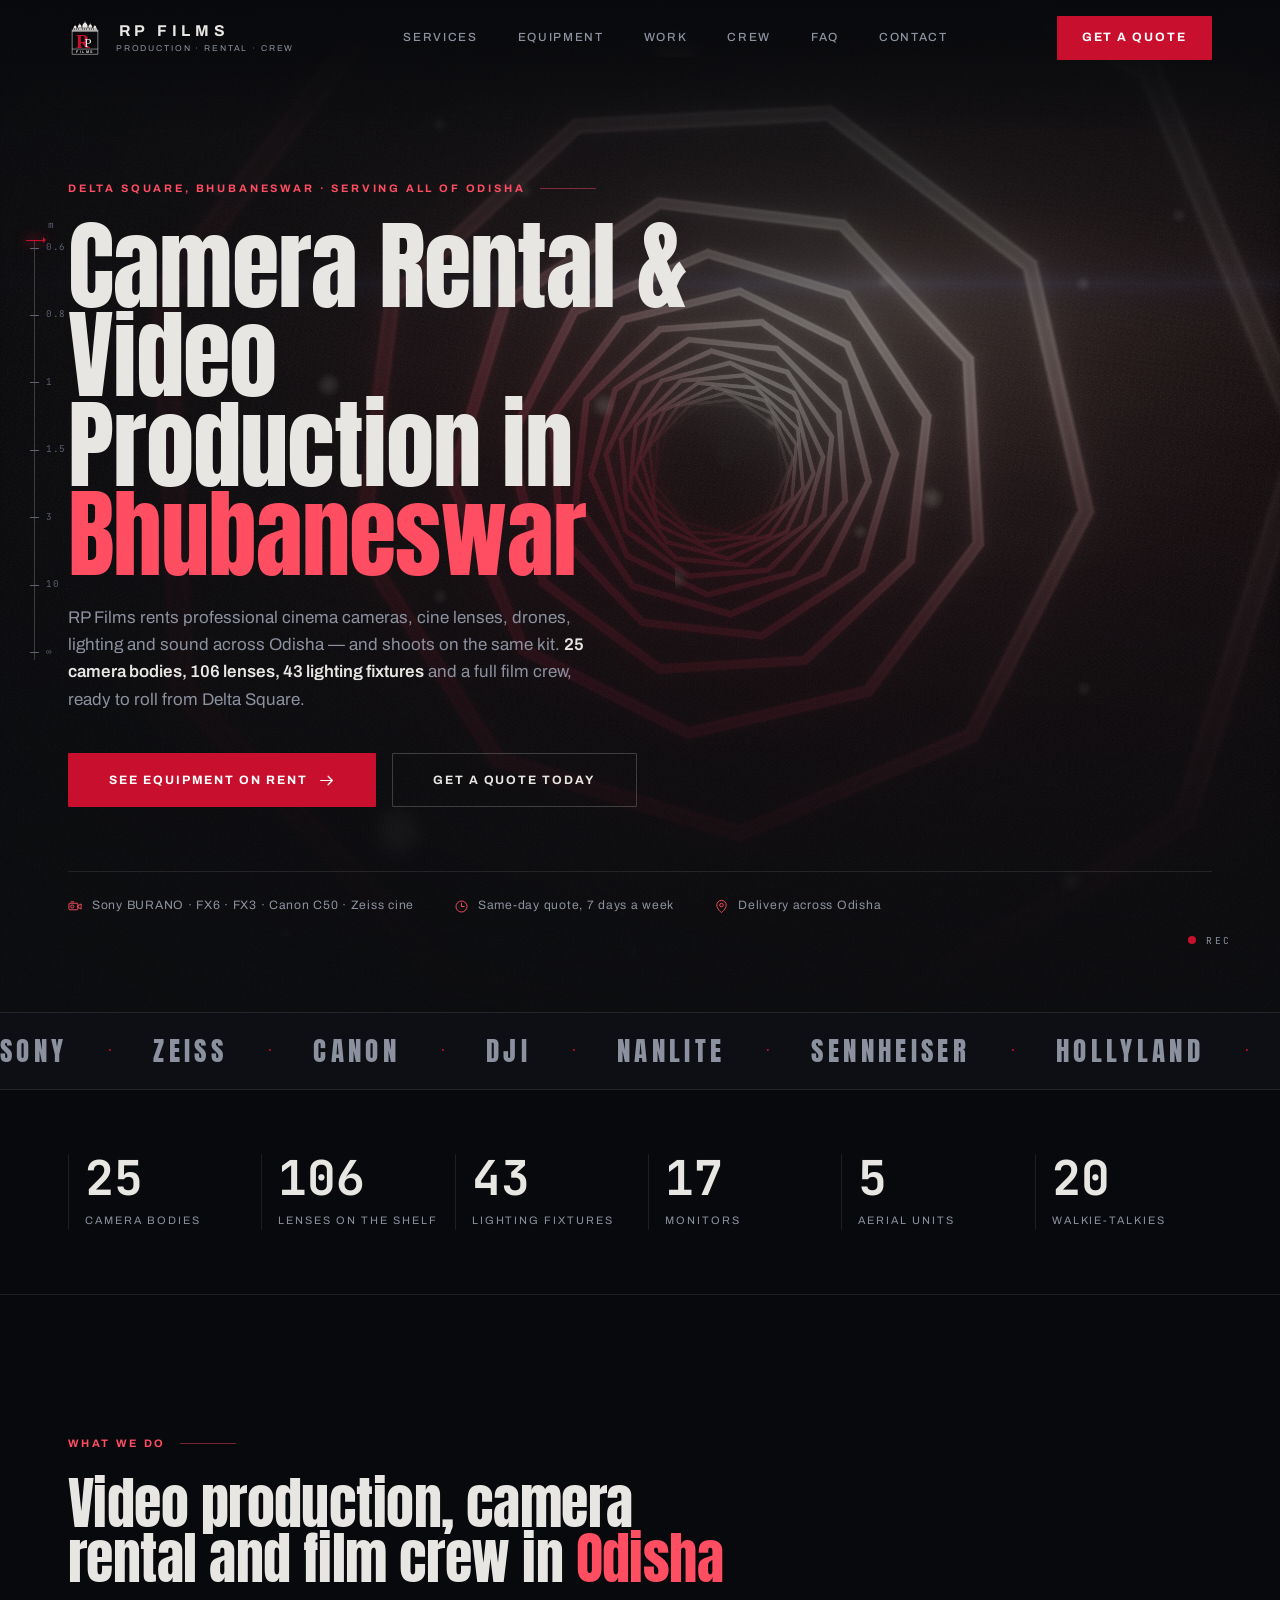
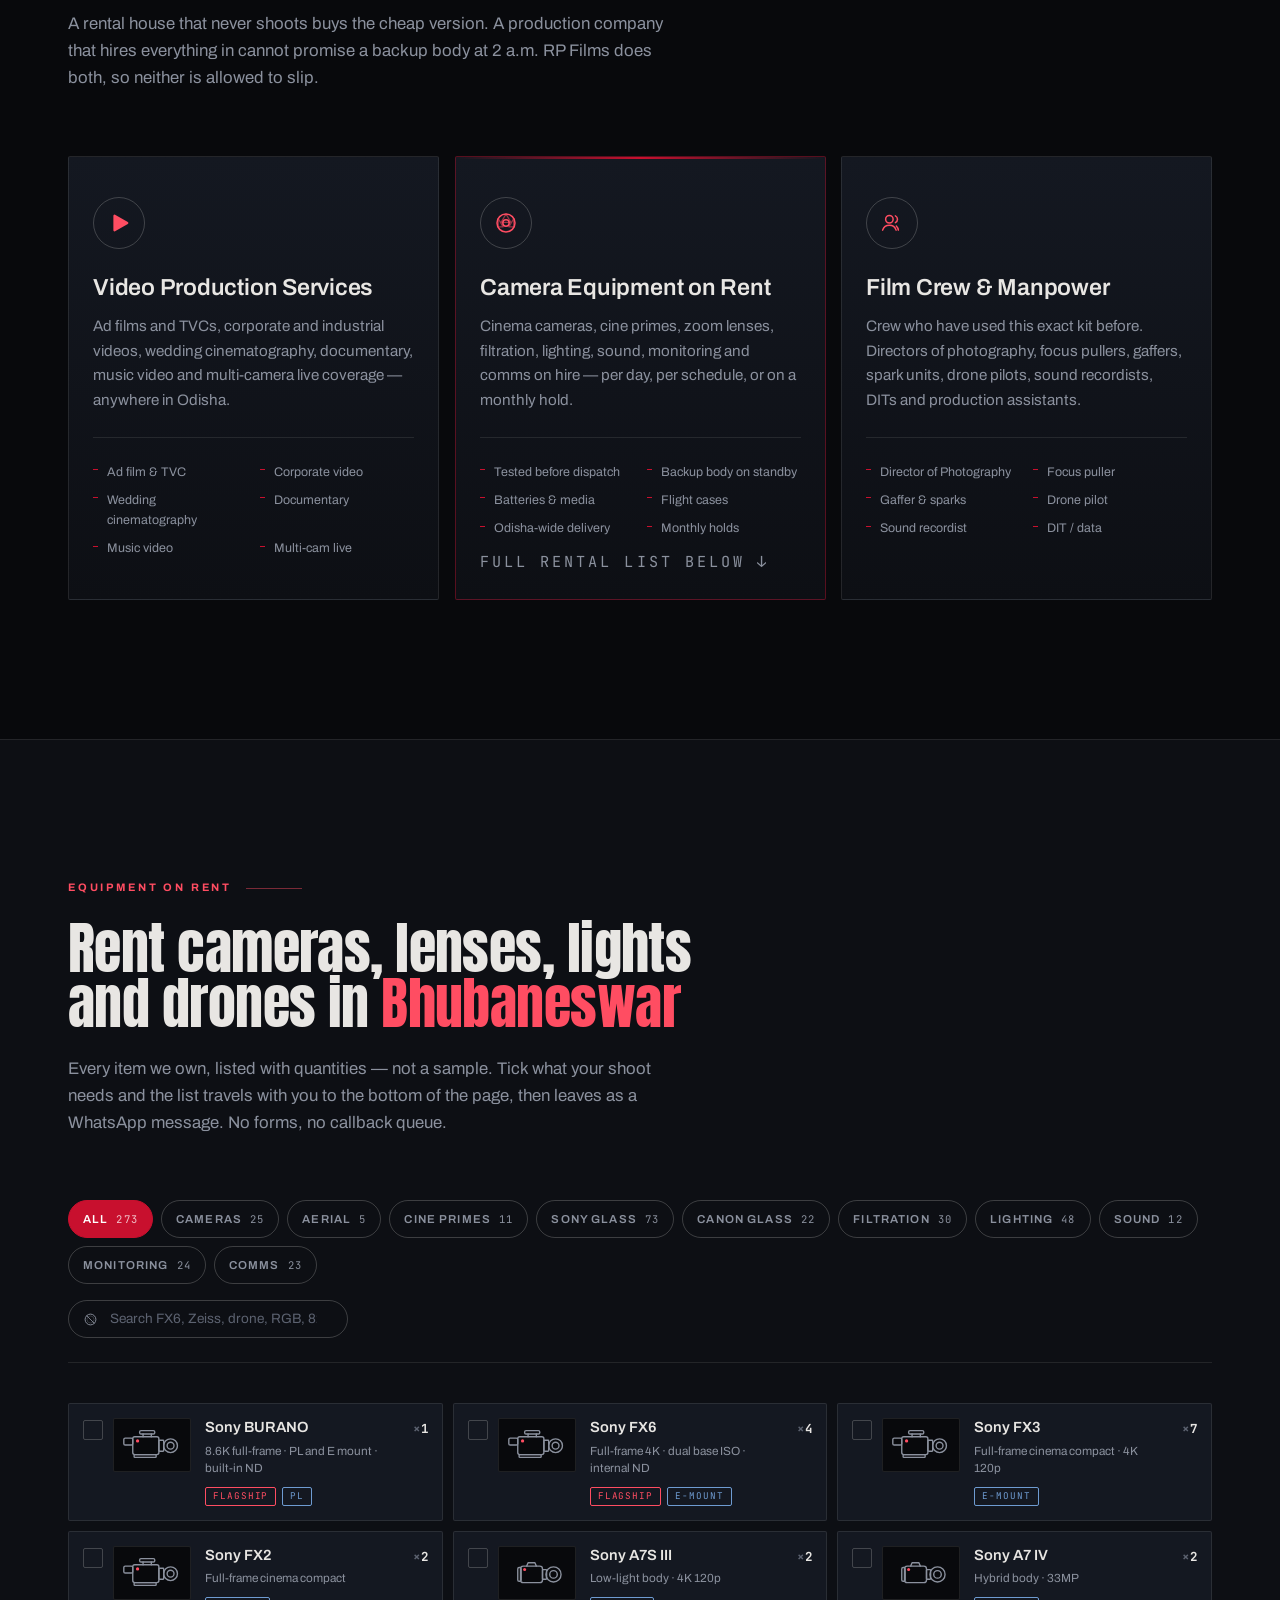
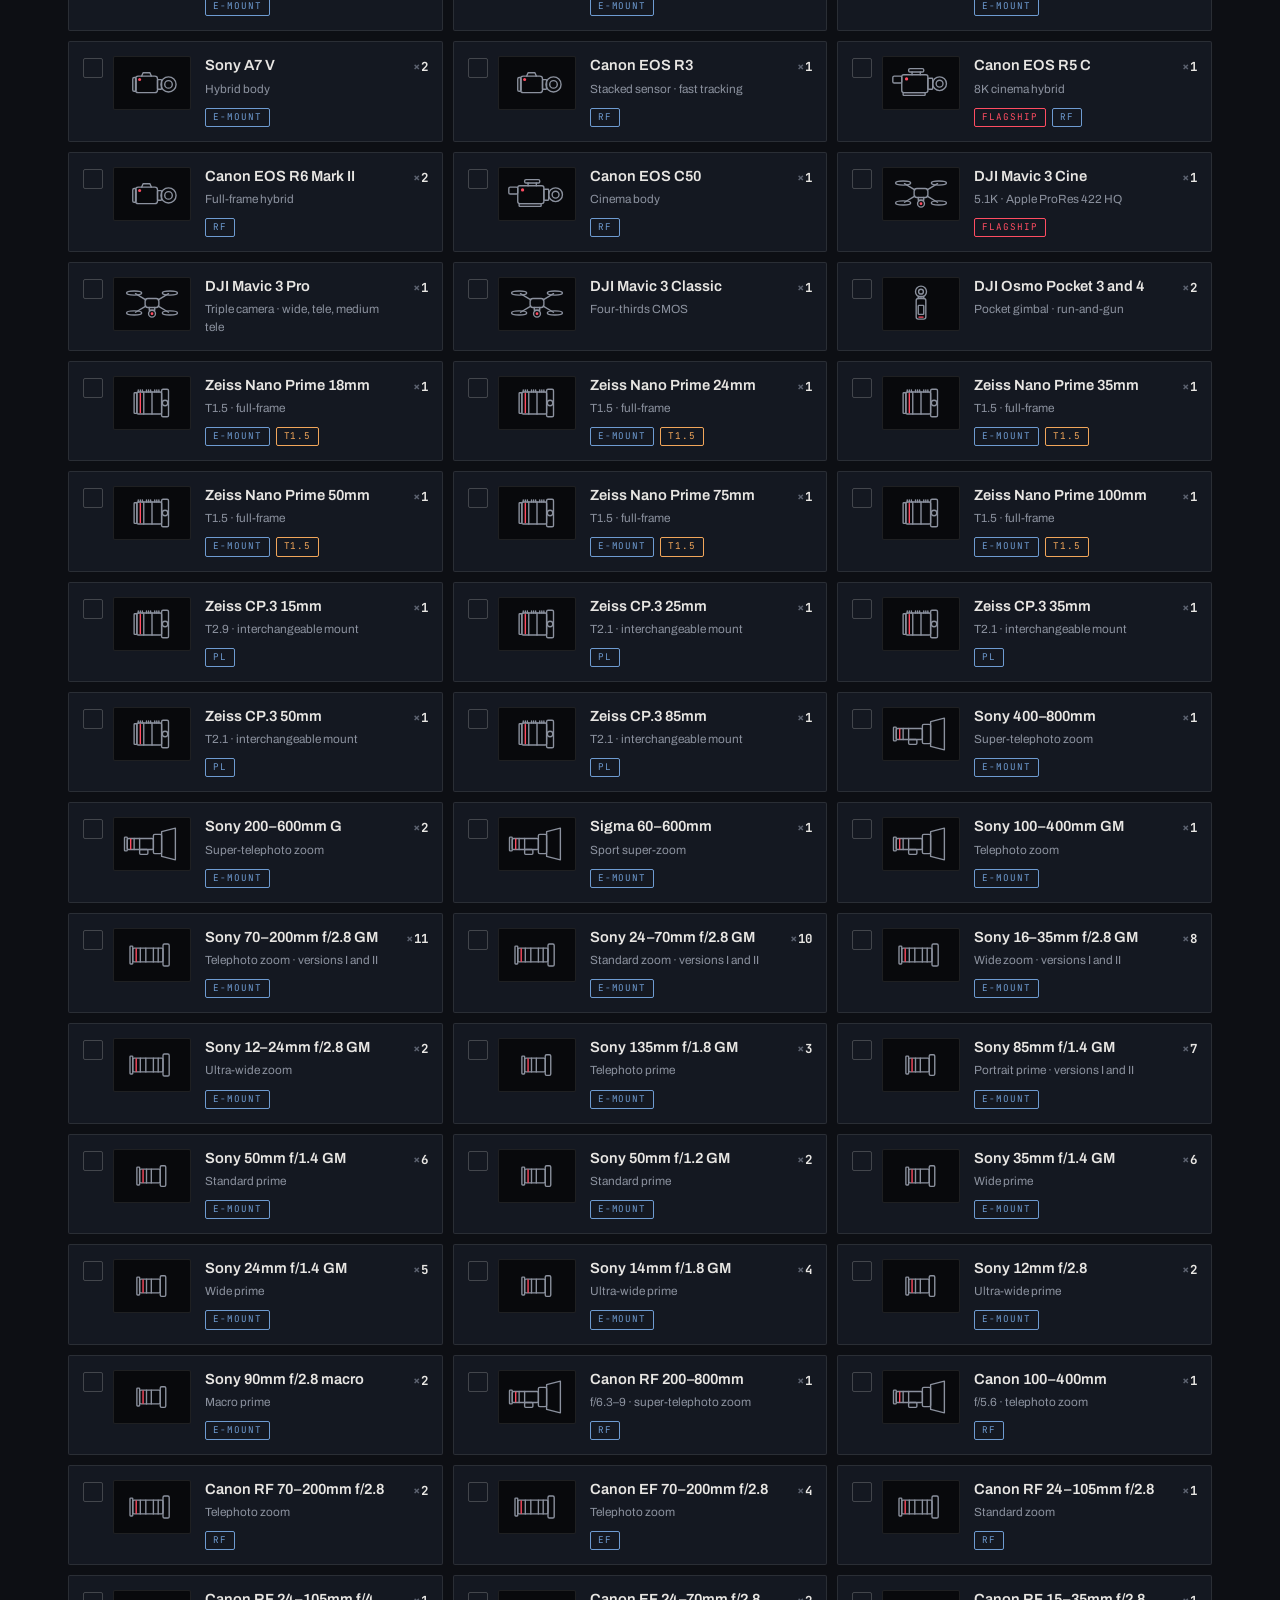
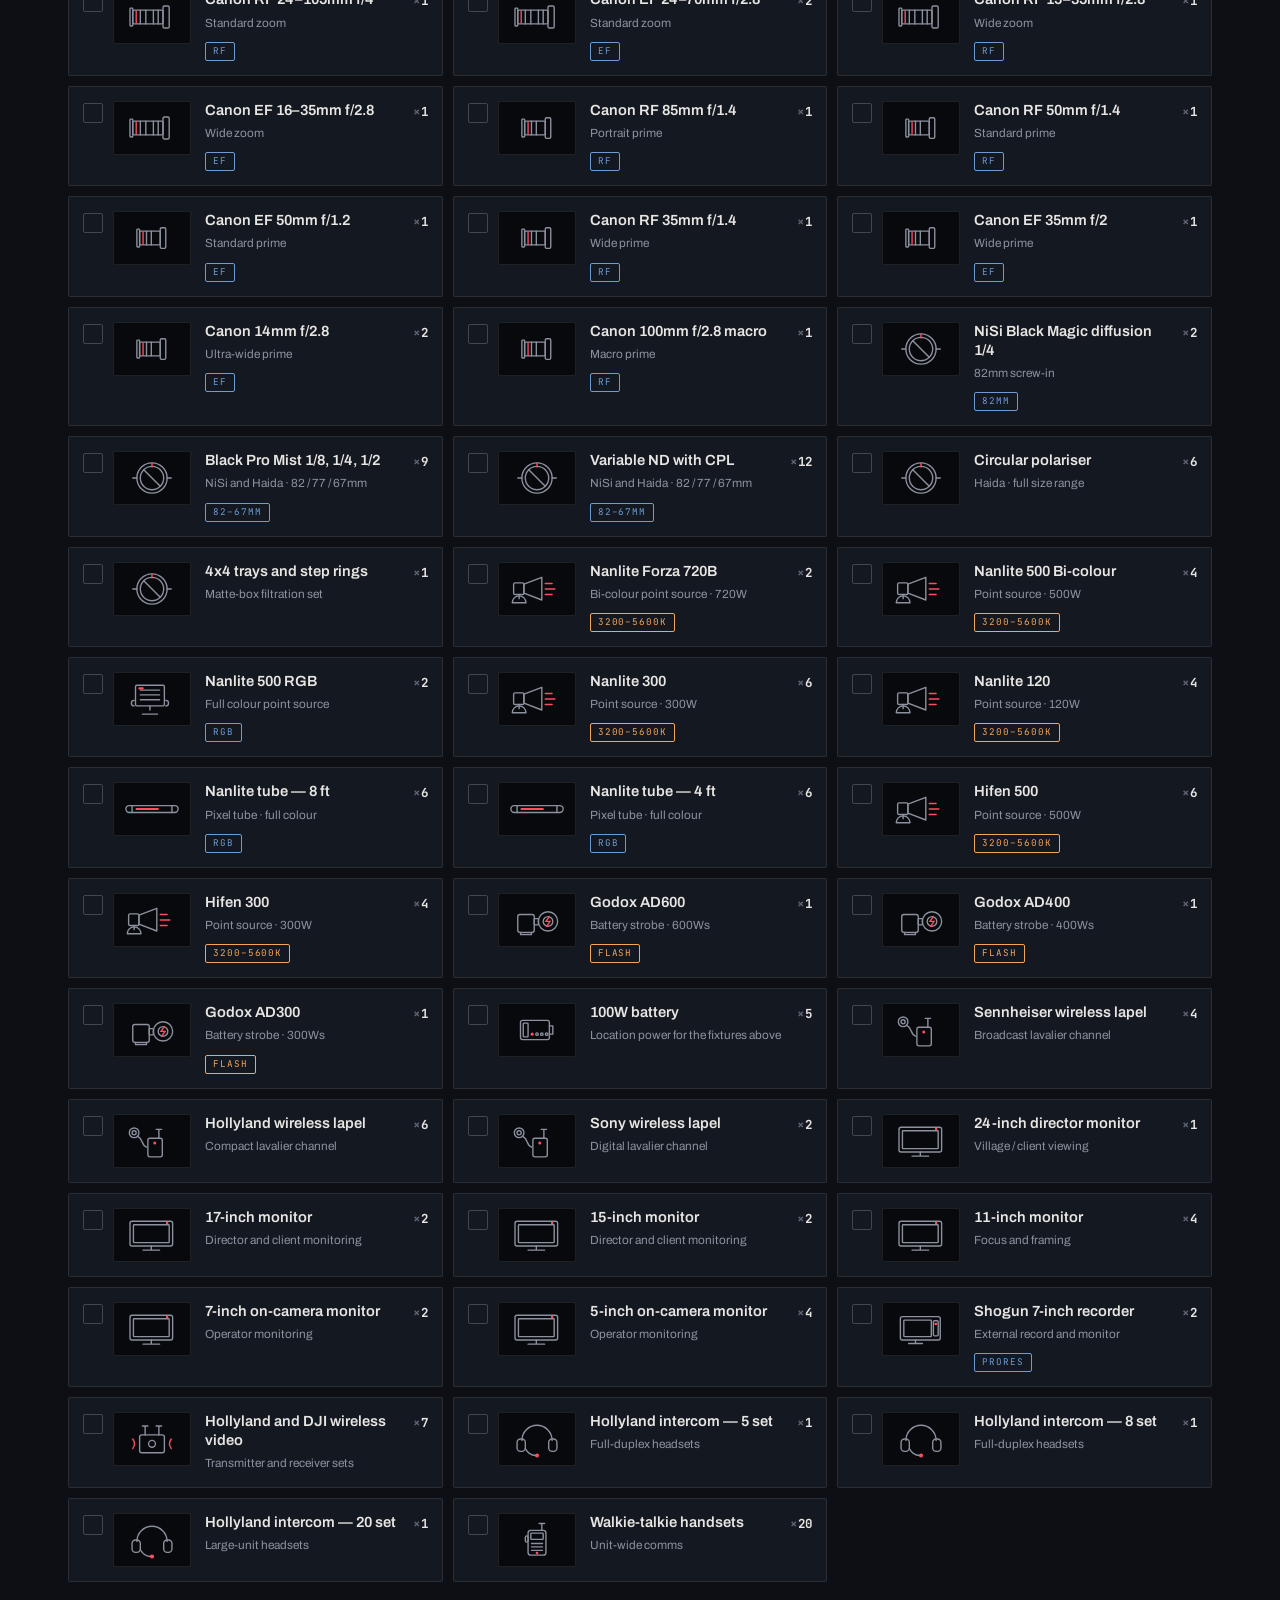
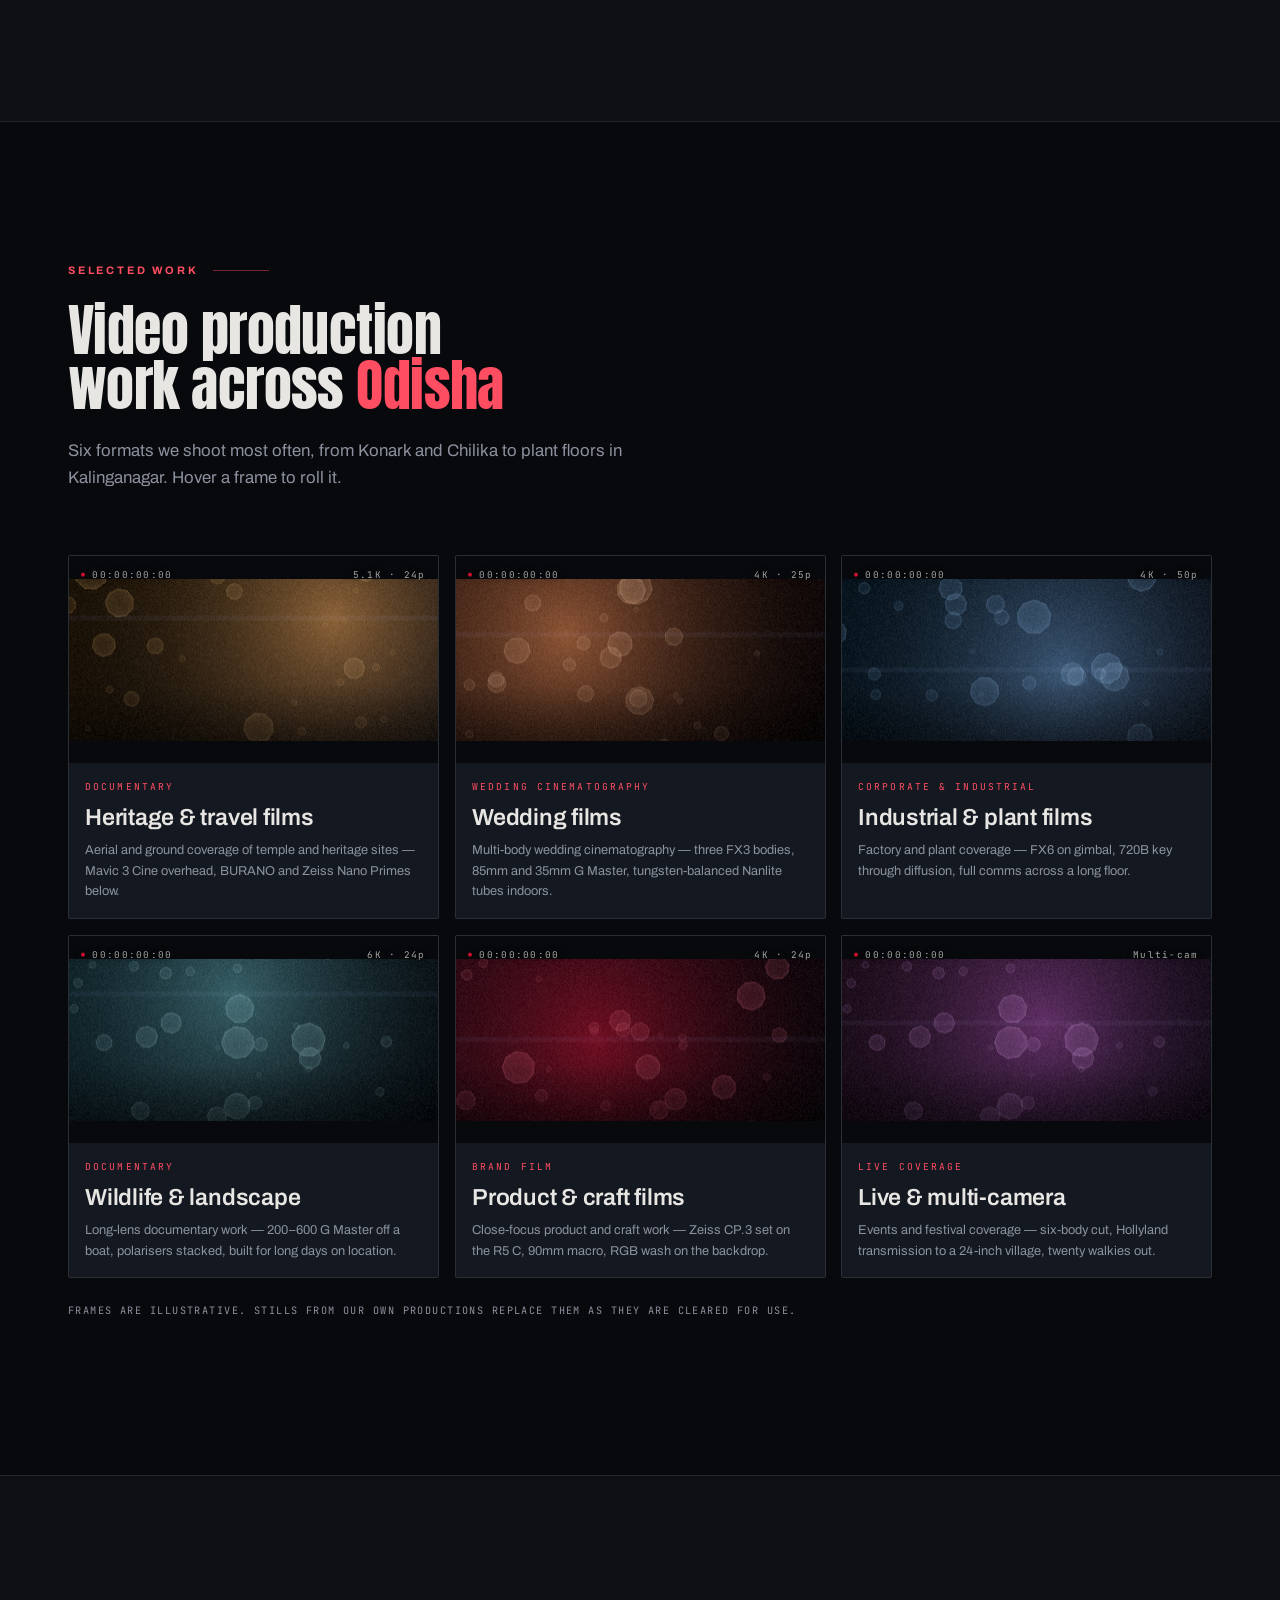
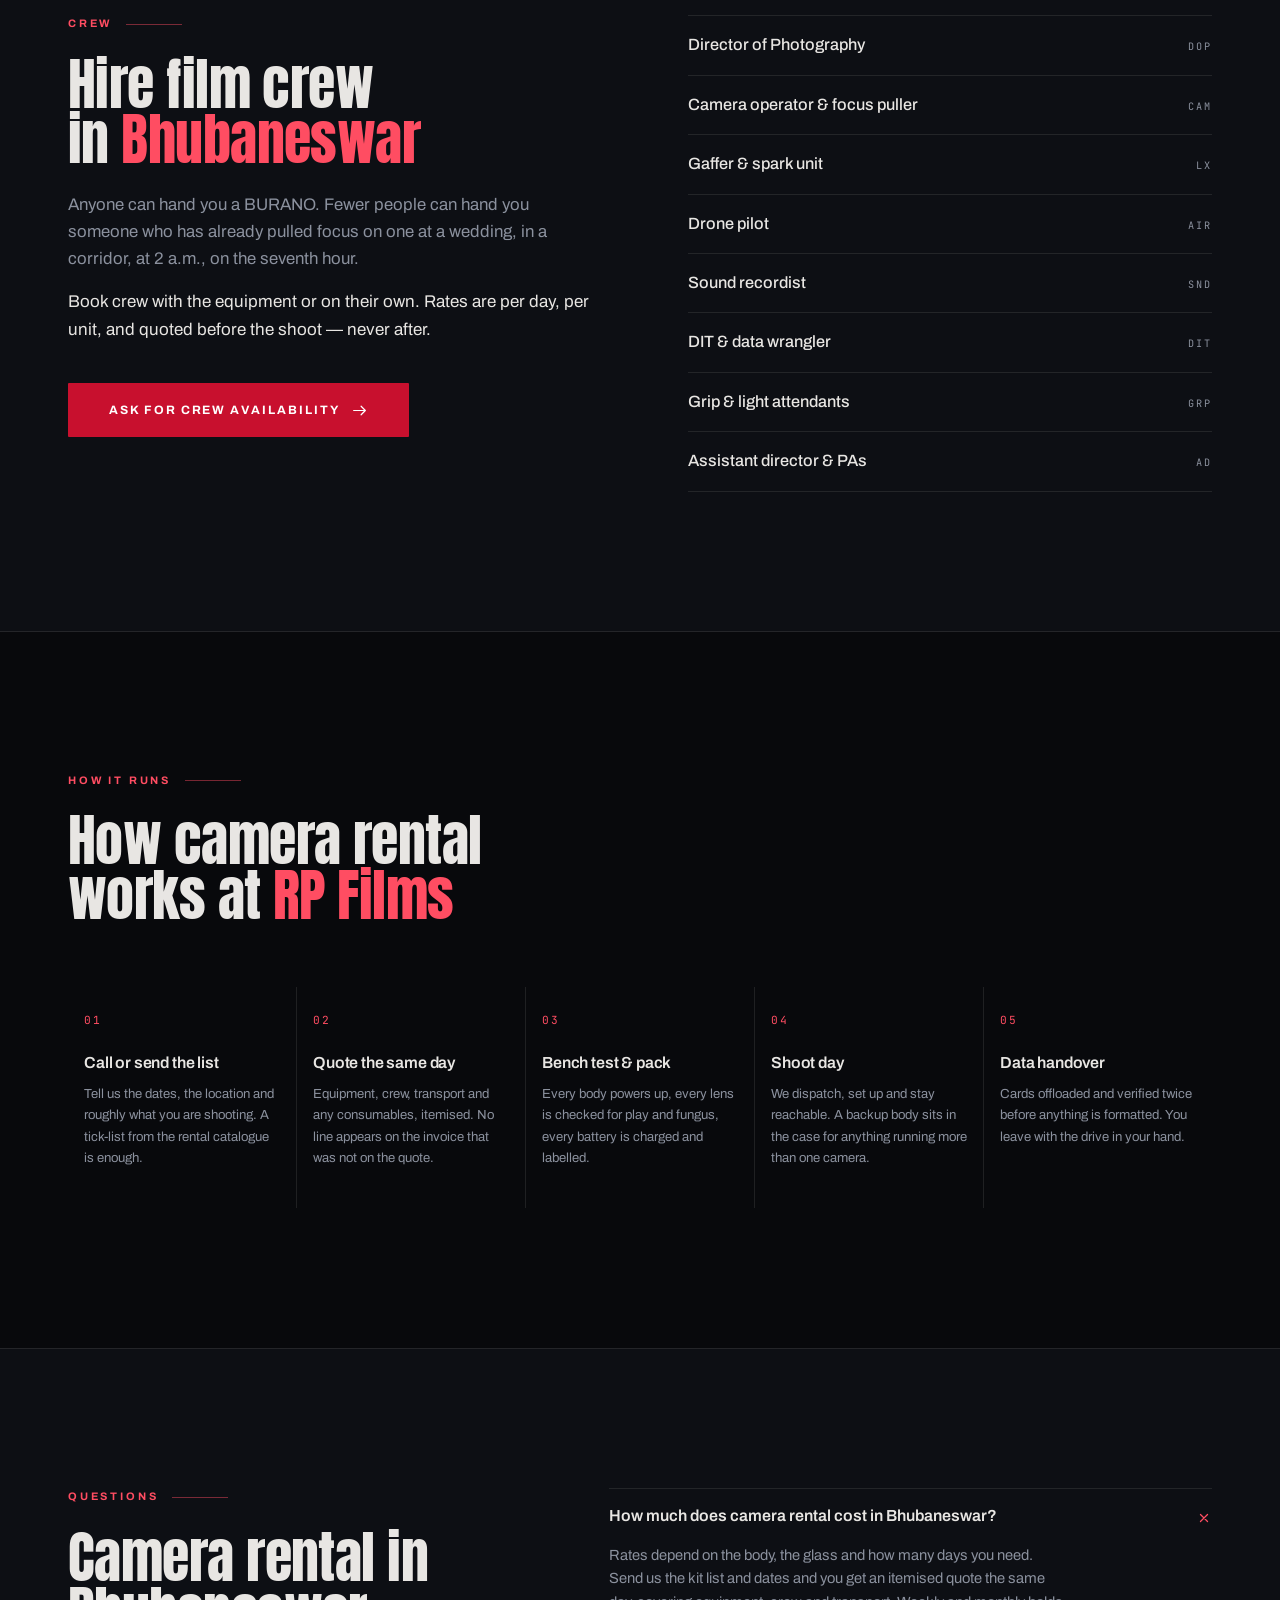
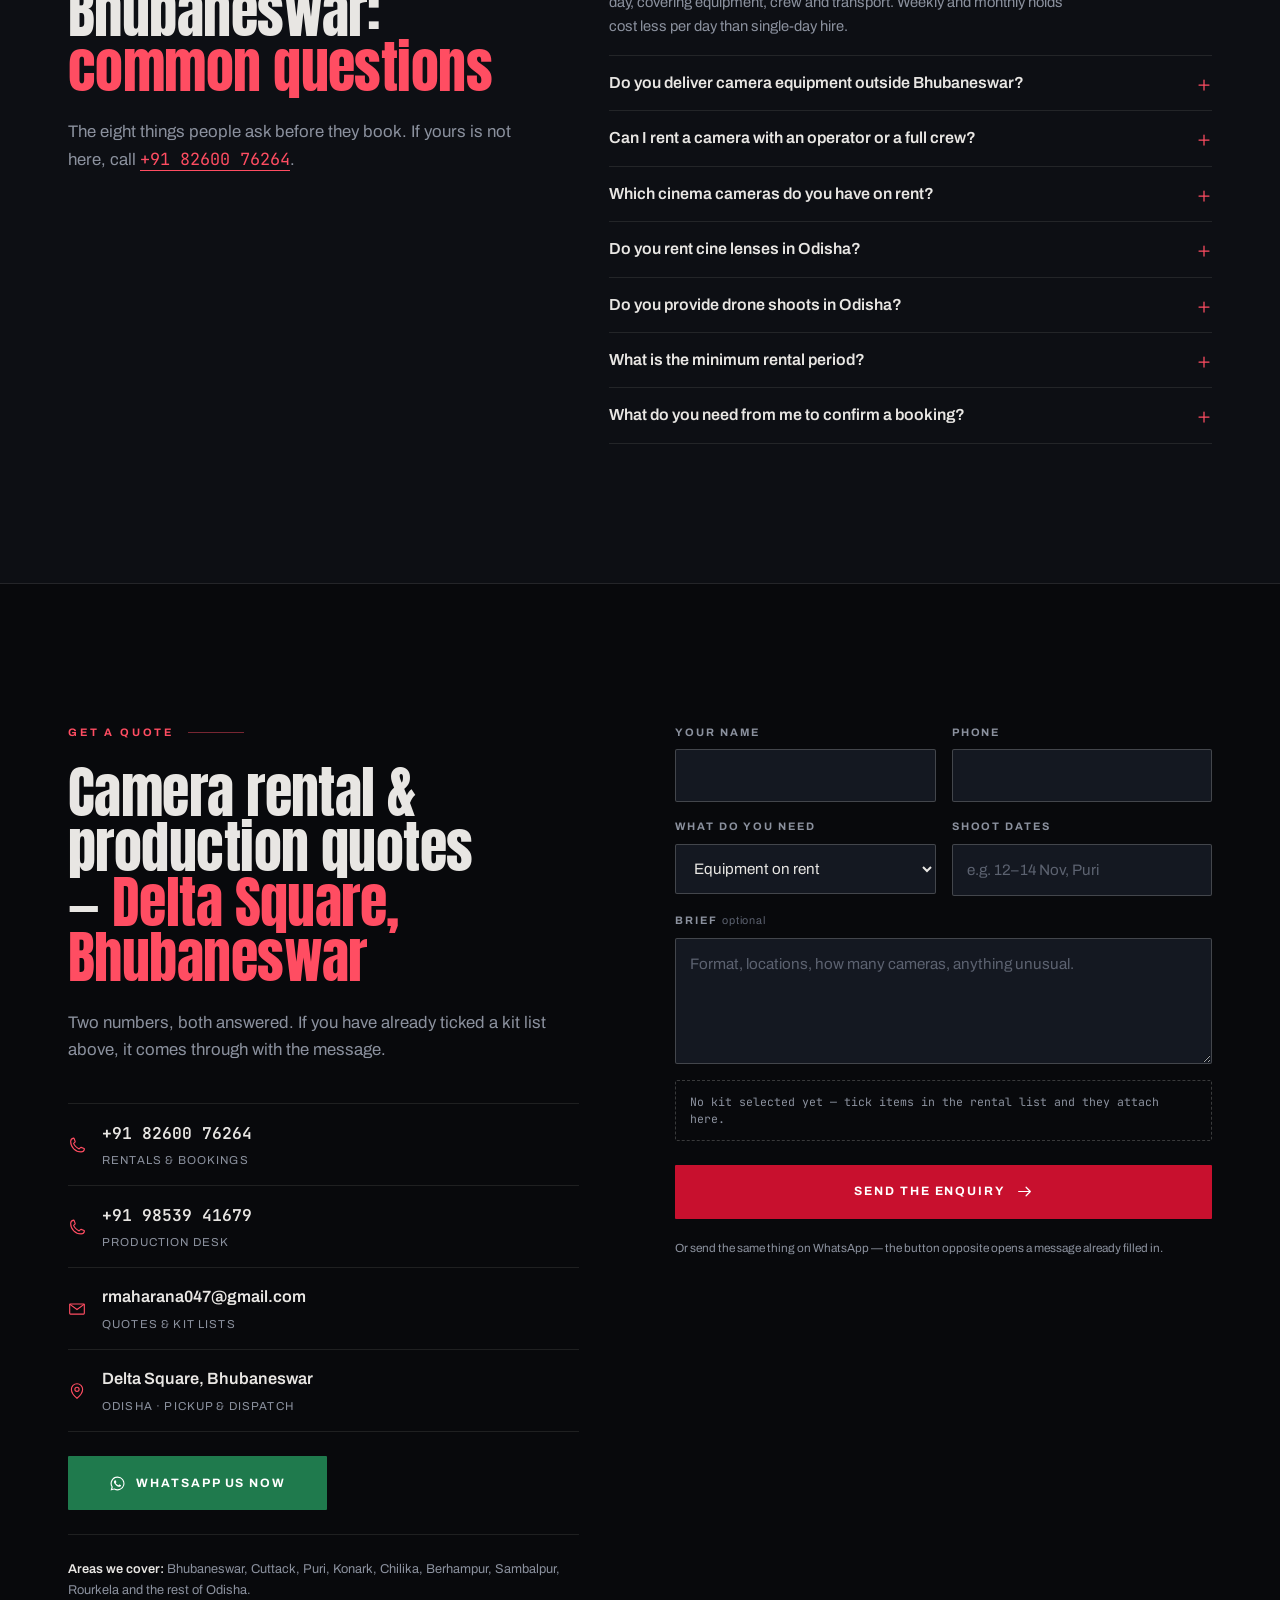
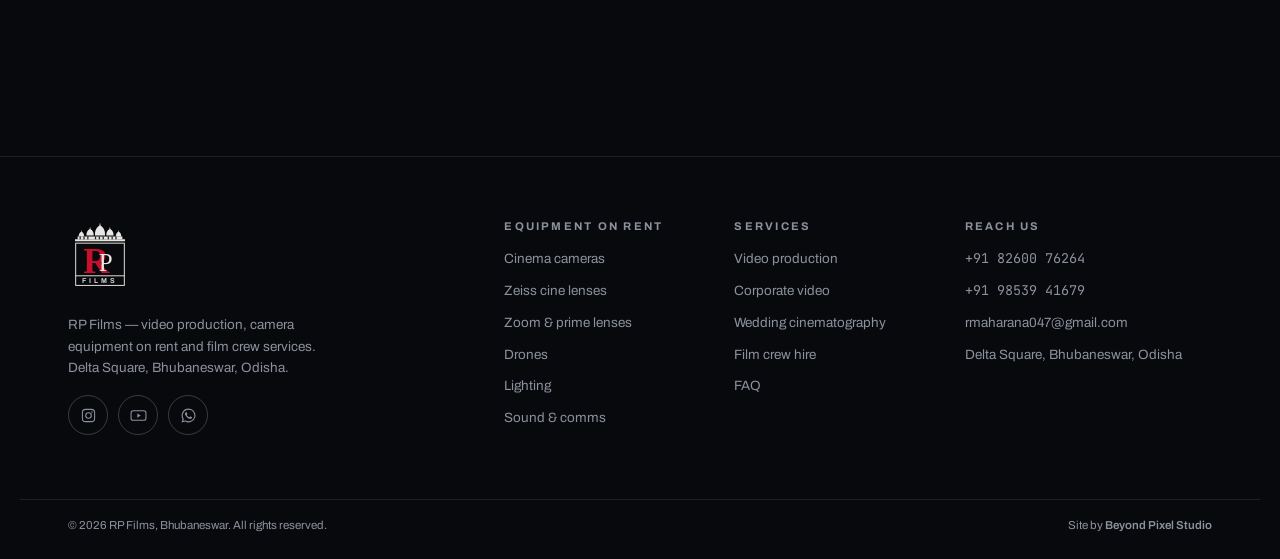
==== commit 1d8bce63: "feat(demo): RP Films site is live — sync source with deployment Mirrors the go-live changes made in " ====
--- a/Client Demo/BPS Website Development/r-films/index.html
+++ b/Client Demo/BPS Website Development/r-films/index.html
@@ -8,13 +8,13 @@
 <meta name="keywords" content="camera on rent Bhubaneswar, camera rental Bhubaneswar, video production company Bhubaneswar, film equipment on rent Odisha, cine lens rental Bhubaneswar, drone on rent Bhubaneswar, Sony FX6 rent, Sony FX3 rent, film crew Bhubaneswar">
 <meta name="theme-color" content="#08090C">
 <meta name="robots" content="index, follow, max-image-preview:large">
-<link rel="canonical" href="https://rpfilms.in/">
+<link rel="canonical" href="https://steelblue-narwhal-770307.hostingersite.com/">
 <meta property="og:site_name" content="RP Films">
 <meta property="og:title" content="Camera on Rent in Bhubaneswar | Video Production — RP Films">
 <meta property="og:description" content="25 camera bodies, 106 lenses, 43 lighting fixtures and 5 aerial units on rent at Delta Square, Bhubaneswar. Production and crew across Odisha.">
 <meta property="og:type" content="website">
 <meta property="og:locale" content="en_IN">
-<meta property="og:url" content="https://rpfilms.in/">
+<meta property="og:url" content="https://steelblue-narwhal-770307.hostingersite.com/">
 <meta name="twitter:card" content="summary_large_image">
 <meta name="geo.region" content="IN-OR">
 <meta name="geo.placename" content="Bhubaneswar">
@@ -32,13 +32,13 @@
 </style></noscript>
 <script type="application/ld+json">
 {"@context":"https://schema.org","@graph":[
-{"@type":["LocalBusiness","ProfessionalService"],"@id":"https://rpfilms.in/#business",
+{"@type":["LocalBusiness","ProfessionalService"],"@id":"https://steelblue-narwhal-770307.hostingersite.com/#business",
 "name":"RP Films","alternateName":"RP Films Bhubaneswar",
 "description":"Video production company and camera equipment rental house in Bhubaneswar, Odisha. Cinema cameras, cine lenses, drones, lighting, sound and film crew on hire.",
 "address":{"@type":"PostalAddress","streetAddress":"Delta Square","addressLocality":"Bhubaneswar","addressRegion":"Odisha","addressCountry":"IN"},
 "telephone":["+91-82600-76264","+91-98539-41679"],
 "email":"rmaharana047@gmail.com",
-"url":"https://rpfilms.in/",
+"url":"https://steelblue-narwhal-770307.hostingersite.com/",
 "priceRange":"$$",
 "openingHoursSpecification":[{"@type":"OpeningHoursSpecification","dayOfWeek":["Monday","Tuesday","Wednesday","Thursday","Friday","Saturday","Sunday"],"opens":"09:00","closes":"21:00"}],
 "areaServed":[{"@type":"State","name":"Odisha"},{"@type":"City","name":"Bhubaneswar"},{"@type":"City","name":"Cuttack"},{"@type":"City","name":"Puri"},{"@type":"City","name":"Rourkela"},{"@type":"City","name":"Sambalpur"},{"@type":"City","name":"Berhampur"}],
@@ -51,16 +51,16 @@
 {"@type":"OfferCatalog","name":"Lighting — Nanlite, Hifen, Godox"},
 {"@type":"OfferCatalog","name":"Sound, monitoring and comms"},
 {"@type":"OfferCatalog","name":"Film crew — DOP, focus puller, gaffer, drone pilot, sound recordist"}]}},
-{"@type":"WebSite","@id":"https://rpfilms.in/#website","url":"https://rpfilms.in/","name":"RP Films","publisher":{"@id":"https://rpfilms.in/#business"},"inLanguage":"en-IN"},
-{"@type":"FAQPage","@id":"https://rpfilms.in/#faq","mainEntity":[
+{"@type":"WebSite","@id":"https://steelblue-narwhal-770307.hostingersite.com/#website","url":"https://steelblue-narwhal-770307.hostingersite.com/","name":"RP Films","publisher":{"@id":"https://steelblue-narwhal-770307.hostingersite.com/#business"},"inLanguage":"en-IN"},
+{"@type":"FAQPage","@id":"https://steelblue-narwhal-770307.hostingersite.com/#faq","mainEntity":[
 {"@type":"Question","name":"How much does camera rental cost in Bhubaneswar?","acceptedAnswer":{"@type":"Answer","text":"Rates depend on the body, the glass and how many days you need. Send us the kit list and dates and you get an itemised quote the same day, covering equipment, crew and transport. Weekly and monthly holds cost less per day than single-day hire."}},
 {"@type":"Question","name":"Do you deliver camera equipment outside Bhubaneswar?","acceptedAnswer":{"@type":"Answer","text":"Yes. We dispatch across Odisha — Cuttack, Puri, Konark, Chilika, Berhampur, Sambalpur and Rourkela are all regular runs. Transport is quoted as a separate line so you can see exactly what it costs."}},
 {"@type":"Question","name":"Can I rent a camera with an operator or a full crew?","acceptedAnswer":{"@type":"Answer","text":"Yes. You can hire equipment on its own, equipment with an operator, or a full unit — director of photography, focus puller, gaffer and sparks, drone pilot, sound recordist, DIT and production assistants."}},
 {"@type":"Question","name":"Which cinema cameras do you have on rent?","acceptedAnswer":{"@type":"Answer","text":"Sony BURANO, four FX6, seven FX3, FX2, A7S III, A7 IV and A7 V bodies, plus Canon EOS R3, R5 C, R6 Mark II and C50 — twenty-five bodies in total."}},
 {"@type":"Question","name":"Do you rent cine lenses in Odisha?","acceptedAnswer":{"@type":"Answer","text":"Yes. We carry the Zeiss Nano Prime set at T1.5 (18, 24, 35, 50, 75 and 100mm) and the Zeiss CP.3 PL-mount set (15mm T2.9 and 25, 35, 50, 85mm at T2.1). Proper PL cine glass is rare in Odisha — most shoots here are still cut with stills lenses."}},
 {"@type":"Question","name":"Do you provide drone shoots in Odisha?","acceptedAnswer":{"@type":"Answer","text":"Yes. DJI Mavic 3 Cine with Apple ProRes, Mavic 3 Pro and Mavic 3 Classic, flown by our own pilot. Tell us the location at the time of booking so any permissions can be sorted before the shoot day."}},
-{"@type":"Question","name":"What is the minimum rental period?","acceptedAnswer":{"@type":"Answer","text":"One day is the standard unit, and a day means a shoot day rather than a fixed number of hours. For long productions we hold kit by the week or the month."}},
-{"@type":"Question","name":"What do you need from me to confirm a booking?","acceptedAnswer":{"@type":"Answer","text":"Photo ID, the shoot dates and location, and a confirmed kit list. Deposit and payment terms are set out on the quote before anything is dispatched — nothing appears on the invoice that was not on the quote."}}]}
+{"@type":"Question","name":"What is the minimum rental period?","acceptedAnswer":{"@type":"Answer","text":"Tell us the dates and we will confirm the minimum period for that kit when we quote. For long productions we can hold equipment by the week or the month."}},
+{"@type":"Question","name":"What do you need from me to confirm a booking?","acceptedAnswer":{"@type":"Answer","text":"The shoot dates, the location and a confirmed kit list to start with. Any ID, deposit and payment terms are set out on the quote before anything is dispatched — nothing appears on the invoice that was not on the quote."}}]}
 ]}
 </script>
 </head>
@@ -148,10 +148,6 @@
 </div>
 
 <div class="topbar" id="topbar">
-  <div class="demo-flag">
-    <span class="demo-flag__long">Concept demo by <b>Beyond Pixel Studio</b> — equipment list is RP Films' own; showreel titles and rental terms are placeholders.</span>
-    <span class="demo-flag__short">Concept demo by <b>Beyond Pixel Studio</b></span>
-  </div>
 
   <header class="header" id="header">
     <div class="container header__inner">
@@ -354,8 +350,8 @@
         <div class="frame__hud mono"><span class="frame__tc">00:00:00:00</span><span class="frame__fmt">5.1K · 24p</span></div>
         <div class="frame__body">
           <p class="frame__kind mono">Documentary</p>
-          <h3>Konark, Before Light</h3>
-          <p class="frame__note">Mavic 3 Cine over the sun temple at first light. BURANO on the ground, Zeiss Nano Primes.</p>
+          <h3>Heritage &amp; travel films</h3>
+          <p class="frame__note">Aerial and ground coverage of temple and heritage sites — Mavic 3 Cine overhead, BURANO and Zeiss Nano Primes below.</p>
         </div>
       </article>
 
@@ -365,8 +361,8 @@
         <div class="frame__hud mono"><span class="frame__tc">00:00:00:00</span><span class="frame__fmt">4K · 25p</span></div>
         <div class="frame__body">
           <p class="frame__kind mono">Wedding cinematography</p>
-          <h3>Kalinga Weddings</h3>
-          <p class="frame__note">Three FX3 bodies, 85mm and 35mm G Master, tungsten-balanced Nanlite tubes indoors.</p>
+          <h3>Wedding films</h3>
+          <p class="frame__note">Multi-body wedding cinematography — three FX3 bodies, 85mm and 35mm G Master, tungsten-balanced Nanlite tubes indoors.</p>
         </div>
       </article>
 
@@ -376,8 +372,8 @@
         <div class="frame__hud mono"><span class="frame__tc">00:00:00:00</span><span class="frame__fmt">4K · 50p</span></div>
         <div class="frame__body">
           <p class="frame__kind mono">Corporate &amp; industrial</p>
-          <h3>Plant Floor, Night Shift</h3>
-          <p class="frame__note">FX6 on gimbal, 720B key through diffusion, full comms across a 400 m floor.</p>
+          <h3>Industrial &amp; plant films</h3>
+          <p class="frame__note">Factory and plant coverage — FX6 on gimbal, 720B key through diffusion, full comms across a long floor.</p>
         </div>
       </article>
 
@@ -387,8 +383,8 @@
         <div class="frame__hud mono"><span class="frame__tc">00:00:00:00</span><span class="frame__fmt">6K · 24p</span></div>
         <div class="frame__body">
           <p class="frame__kind mono">Documentary</p>
-          <h3>Chilika: Salt &amp; Silt</h3>
-          <p class="frame__note">200–600 G Master off a boat, polarisers stacked, two weeks on the lagoon.</p>
+          <h3>Wildlife &amp; landscape</h3>
+          <p class="frame__note">Long-lens documentary work — 200–600 G Master off a boat, polarisers stacked, built for long days on location.</p>
         </div>
       </article>
 
@@ -398,8 +394,8 @@
         <div class="frame__hud mono"><span class="frame__tc">00:00:00:00</span><span class="frame__fmt">4K · 24p</span></div>
         <div class="frame__body">
           <p class="frame__kind mono">Brand film</p>
-          <h3>Sambalpuri Threads</h3>
-          <p class="frame__note">Zeiss CP.3 set on the R5 C, 90mm macro on the loom, RGB wash on the backdrop.</p>
+          <h3>Product &amp; craft films</h3>
+          <p class="frame__note">Close-focus product and craft work — Zeiss CP.3 set on the R5 C, 90mm macro, RGB wash on the backdrop.</p>
         </div>
       </article>
 
@@ -409,13 +405,13 @@
         <div class="frame__hud mono"><span class="frame__tc">00:00:00:00</span><span class="frame__fmt">Multi-cam</span></div>
         <div class="frame__body">
           <p class="frame__kind mono">Live coverage</p>
-          <h3>Festival, Six Cameras</h3>
-          <p class="frame__note">Six-body cut, Hollyland transmission to a 24-inch village, twenty walkies out.</p>
+          <h3>Live &amp; multi-camera</h3>
+          <p class="frame__note">Events and festival coverage — six-body cut, Hollyland transmission to a 24-inch village, twenty walkies out.</p>
         </div>
       </article>
     </div>
 
-    <p class="work__disclaimer mono reveal">Frames are generated placeholders for this demo. Client footage drops into the same slots.</p>
+    <p class="work__disclaimer mono reveal">Frames are illustrative. Stills from our own productions replace them as they are cleared for use.</p>
   </div>
 </section>
 
@@ -511,13 +507,13 @@
       </details>
       <details class="qa">
         <summary><span>What is the minimum rental period?</span><svg aria-hidden="true"><use href="#i-plus"/></svg></summary>
-        <p>One day is the standard unit, and a day means a shoot day rather than a fixed number
-          of hours. For long productions we hold kit by the week or the month.</p>
+        <p>Tell us the dates and we will confirm the minimum period for that kit when we quote.
+          For long productions we can hold equipment by the week or the month.</p>
       </details>
       <details class="qa">
         <summary><span>What do you need from me to confirm a booking?</span><svg aria-hidden="true"><use href="#i-plus"/></svg></summary>
-        <p>Photo ID, the shoot dates and location, and a confirmed kit list. Deposit and payment
-          terms are set out on the quote before anything is dispatched.</p>
+        <p>The shoot dates, the location and a confirmed kit list to start with. Any ID, deposit
+          and payment terms are set out on the quote before anything is dispatched.</p>
       </details>
     </div>
   </div>
--- a/Client Demo/BPS Website Development/r-films/assets/css/style.css
+++ b/Client Demo/BPS Website Development/r-films/assets/css/style.css
@@ -137,13 +137,6 @@
 
 /* ---------- 6. Header ---------- */
 .topbar{position:fixed; inset:0 0 auto 0; z-index:120}
-.demo-flag{
-  background:var(--crimson); color:#fff; text-align:center;
-  font-size:.68rem; letter-spacing:.06em; padding:7px var(--s-2); line-height:1.4;
-}
-.demo-flag b{font-weight:700}
-.demo-flag__short{display:none}
-@media(max-width:720px){.demo-flag__long{display:none} .demo-flag__short{display:inline}}
 
 .header{
   position:relative; padding-block:var(--s-2);
